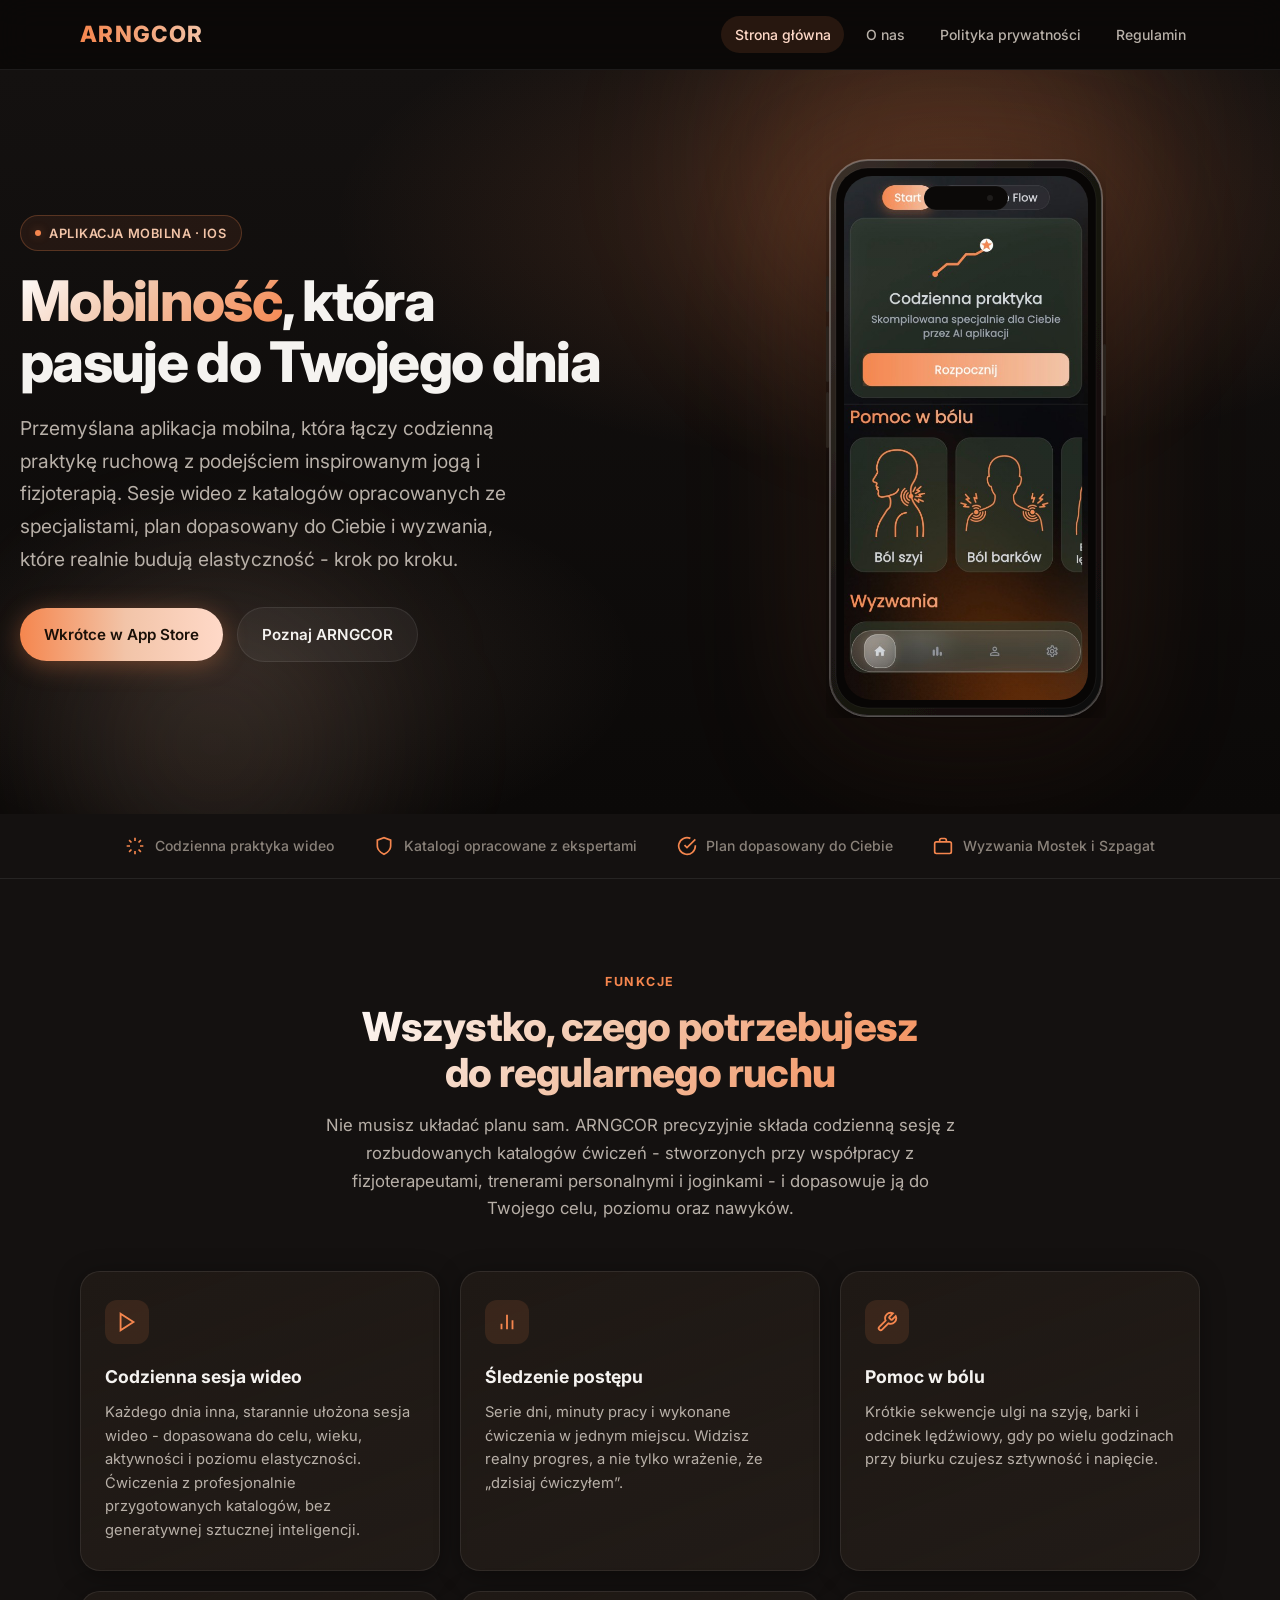
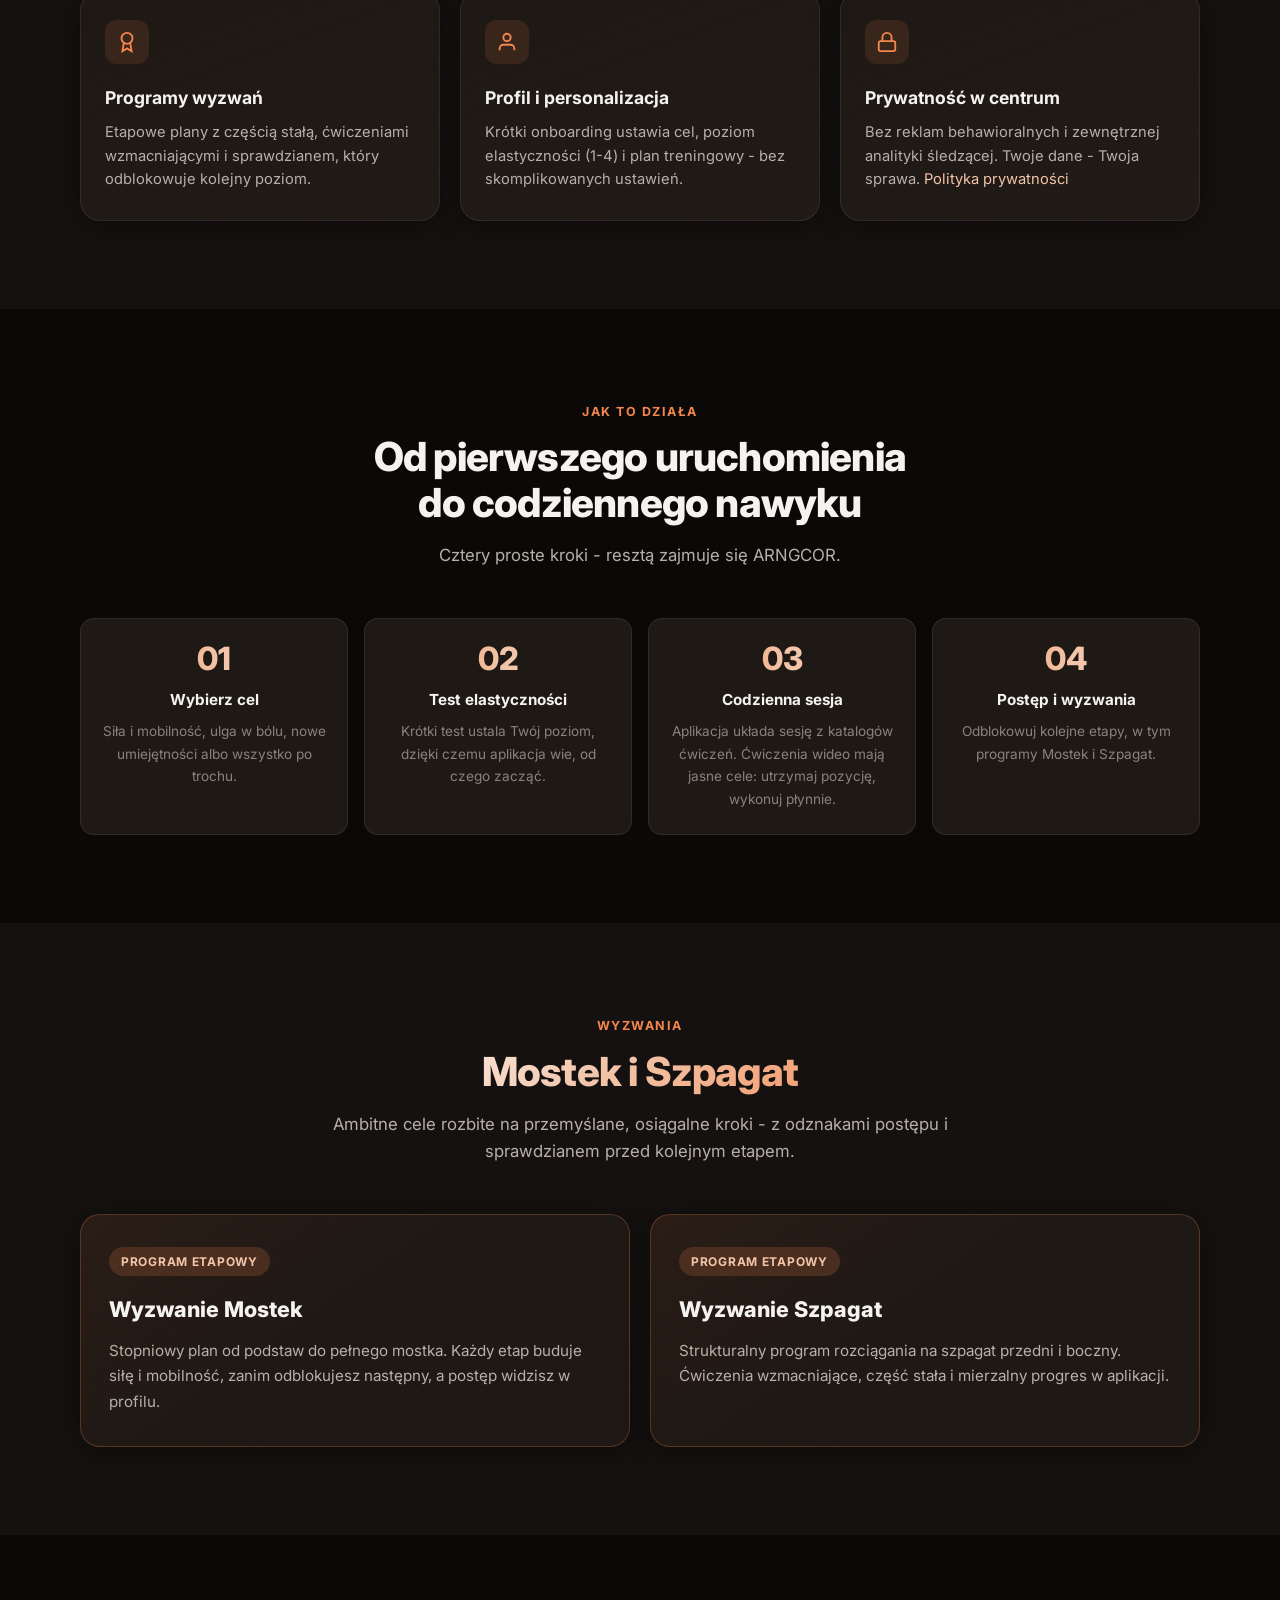
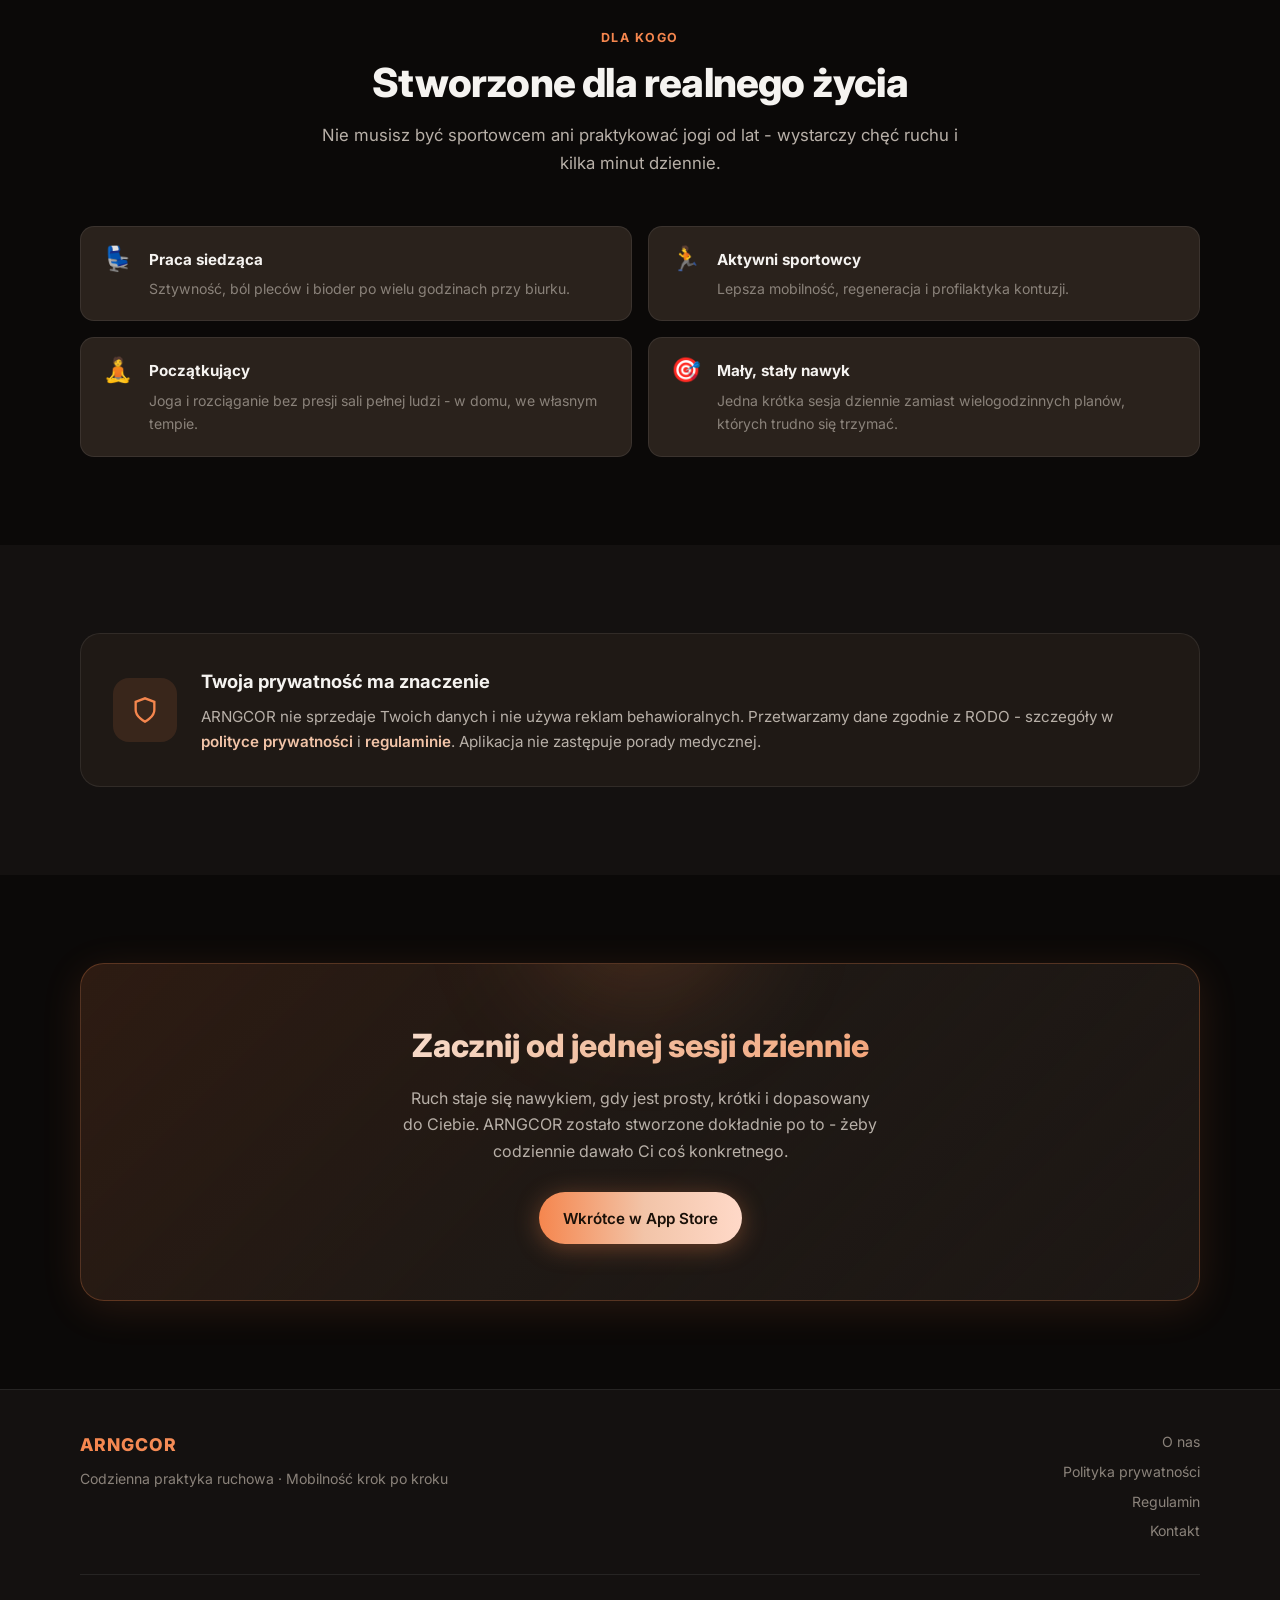
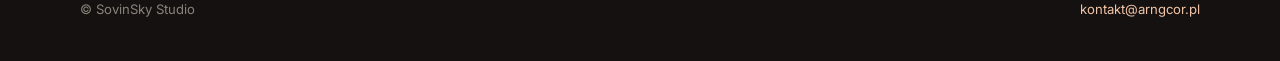
==== index.html @ 47739be7 "suma" ====
<!DOCTYPE html>
<html lang="pl">
<head>
  <meta charset="utf-8">
  <meta name="viewport" content="width=device-width, initial-scale=1">
  <title>ARNGCOR — aplikacja mobilna do mobilności, rozciągania i wyzwań Mostek oraz Szpagat</title>
  <meta name="description" content="ARNGCOR to aplikacja mobilna na iOS do codziennej praktyki ruchowej, rozciągania i mobilności. Sesje wideo, plan dopasowany do Ciebie oraz wyzwania Mostek i Szpagat.">
  <meta name="keywords" content="ARNGCOR, aplikacja mobilność, rozciąganie, joga, wyzwanie mostek, wyzwanie szpagat, aplikacja iOS, SovinSky Studio">
  <meta name="author" content="SovinSky Studio">
  <meta name="robots" content="index, follow, max-image-preview:large, max-snippet:-1, max-video-preview:-1">
  <meta name="theme-color" content="#1a1512">
  <link rel="canonical" href="https://arngcor.pl/">
  <link rel="alternate" hreflang="pl" href="https://arngcor.pl/">
  <link rel="alternate" hreflang="x-default" href="https://arngcor.pl/">
  <link rel="icon" href="images/app-home.png" type="image/png">
  <link rel="apple-touch-icon" href="images/app-home.png">
  <meta property="og:type" content="website">
  <meta property="og:site_name" content="ARNGCOR">
  <meta property="og:locale" content="pl_PL">
  <meta property="og:title" content="ARNGCOR — aplikacja mobilna do mobilności i rozciągania">
  <meta property="og:description" content="Codzienna praktyka ruchowa, sesje wideo i wyzwania Mostek oraz Szpagat. Aplikacja ARNGCOR na iOS.">
  <meta property="og:url" content="https://arngcor.pl/">
  <meta property="og:image" content="https://arngcor.pl/images/app-home.png">
  <meta property="og:image:width" content="499">
  <meta property="og:image:height" content="1024">
  <meta property="og:image:alt" content="Ekran aplikacji mobilnej ARNGCOR">
  <meta name="twitter:card" content="summary_large_image">
  <meta name="twitter:title" content="ARNGCOR — aplikacja mobilna do mobilności i rozciągania">
  <meta name="twitter:description" content="Codzienna praktyka ruchowa, sesje wideo i wyzwania Mostek oraz Szpagat.">
  <meta name="twitter:image" content="https://arngcor.pl/images/app-home.png">
  <link rel="preconnect" href="https://fonts.googleapis.com">
  <link rel="preconnect" href="https://fonts.gstatic.com" crossorigin>
  <link href="https://fonts.googleapis.com/css2?family=Inter:wght@400;500;600;700;800&display=swap" rel="stylesheet">
  <link rel="stylesheet" href="css/site.css">
  <script type="application/ld+json">{"@context":"https://schema.org","@graph":[{"@type":"Organization","@id":"https://arngcor.pl/#organization","name":"SovinSky Studio","url":"https://arngcor.pl","email":"kontakt@arngcor.pl","logo":"https://arngcor.pl/images/app-home.png"},{"@type":"WebSite","@id":"https://arngcor.pl/#website","url":"https://arngcor.pl","name":"ARNGCOR","description":"Aplikacja mobilna ARNGCOR do codziennej praktyki ruchowej, rozciągania i mobilności. Wyzwania Mostek i Szpagat, sesje wideo i plan dopasowany do Ciebie.","inLanguage":"pl-PL","publisher":{"@id":"https://arngcor.pl/#organization"}},{"@type":"SoftwareApplication","@id":"https://arngcor.pl/#app","name":"ARNGCOR","applicationCategory":"HealthApplication","operatingSystem":"iOS","description":"Aplikacja mobilna ARNGCOR do codziennej praktyki ruchowej, rozciągania i mobilności. Wyzwania Mostek i Szpagat.","url":"https://arngcor.pl","image":"https://arngcor.pl/images/app-home.png","offers":{"@type":"Offer","price":"0","priceCurrency":"PLN","availability":"https://schema.org/PreOrder"},"publisher":{"@id":"https://arngcor.pl/#organization"}}]}</script>
</head>
<body>
  <header class="site-header">
    <div class="wrap header-inner">
      <a class="brand brand-gradient" href="index.html">ARNGCOR</a>
      <nav class="site-nav" aria-label="Główne">
        <a href="index.html" class="nav-link is-active">Strona główna</a>
        <a href="o-nas.html" class="nav-link">O nas</a>
        <a href="polityka-prywatnosci.html" class="nav-link">Polityka prywatności</a>
        <a href="regulamin.html" class="nav-link">Regulamin</a>
      </nav>
    </div>
  </header>

  <section class="hero-section">
    <div class="hero-glow hero-glow--1" aria-hidden="true"></div>
    <div class="hero-glow hero-glow--2" aria-hidden="true"></div>
    <div class="wrap-wide hero-grid">
      <div class="hero-copy reveal">
        <div class="hero-eyebrow">
          <span class="hero-eyebrow-dot" aria-hidden="true"></span>
          Aplikacja mobilna · iOS
        </div>
        <h1 class="hero-title">
          <span class="text-gradient">Mobilność</span>, która<br>pasuje do Twojego dnia
        </h1>
        <p class="hero-lead">
          Przemyślana aplikacja mobilna, która łączy codzienną praktykę ruchową z podejściem
          inspirowanym jogą i fizjoterapią. Sesje wideo z katalogów opracowanych ze specjalistami,
          plan dopasowany do Ciebie i wyzwania, które realnie budują elastyczność - krok po kroku.
        </p>
        <div class="hero-actions">
          <span class="btn btn-primary">Wkrótce w App Store</span>
          <a href="o-nas.html" class="btn btn-ghost">Poznaj ARNGCOR</a>
        </div>
      </div>

      <div class="hero-visual reveal reveal-delay-2">
        <svg class="phone-frame" viewBox="0 0 280 560" fill="none" xmlns="http://www.w3.org/2000/svg" xmlns:xlink="http://www.w3.org/1999/xlink" role="img" aria-label="Telefon z ekranem aplikacji ARNGCOR">
          <defs>
            <linearGradient id="phoneBodyGrad" x1="0" y1="0" x2="1" y2="1">
              <stop offset="0%" stop-color="#3a302a"/>
              <stop offset="45%" stop-color="#1a1512"/>
              <stop offset="100%" stop-color="#0f0c0a"/>
            </linearGradient>
            <linearGradient id="phoneEdgeGrad" x1="0" y1="0" x2="0" y2="1">
              <stop offset="0%" stop-color="rgba(255,255,255,0.18)"/>
              <stop offset="100%" stop-color="rgba(255,255,255,0.04)"/>
            </linearGradient>
            <clipPath id="phoneScreenClip">
              <rect x="18" y="18" width="244" height="524" rx="28"/>
            </clipPath>
            <filter id="phoneShadow" x="-20%" y="-10%" width="140%" height="120%">
              <feDropShadow dx="0" dy="16" stdDeviation="12" flood-color="#000" flood-opacity="0.45"/>
            </filter>
          </defs>

          <rect x="4" y="2" width="272" height="556" rx="38" fill="url(#phoneBodyGrad)" stroke="rgba(255,255,255,0.14)" stroke-width="2" filter="url(#phoneShadow)"/>
          <rect x="4" y="2" width="272" height="556" rx="38" fill="none" stroke="url(#phoneEdgeGrad)" stroke-width="1.5"/>

          <rect x="0" y="118" width="3" height="36" rx="1.5" fill="#2a221c"/>
          <rect x="0" y="168" width="3" height="56" rx="1.5" fill="#2a221c"/>
          <rect x="0" y="234" width="3" height="56" rx="1.5" fill="#2a221c"/>
          <rect x="277" y="186" width="3" height="72" rx="1.5" fill="#2a221c"/>

          <rect x="10" y="10" width="260" height="540" rx="32" fill="#080605"/>

          <image
            href="images/app-home.png"
            xlink:href="images/app-home.png"
            x="18"
            y="18"
            width="244"
            height="524"
            clip-path="url(#phoneScreenClip)"
            preserveAspectRatio="xMidYMid slice"
          />

          <rect x="18" y="18" width="244" height="524" rx="28" fill="url(#phoneEdgeGrad)" opacity="0.08" pointer-events="none"/>

          <rect x="98" y="28" width="84" height="24" rx="12" fill="#0b0908" stroke="rgba(255,255,255,0.06)" stroke-width="1"/>
          <circle cx="164" cy="40" r="3" fill="rgba(255,255,255,0.08)"/>

          <rect x="10" y="10" width="260" height="540" rx="32" fill="none" stroke="rgba(255,255,255,0.06)" stroke-width="1"/>
        </svg>
      </div>
    </div>
  </section>

  <div class="trust-strip">
    <div class="wrap trust-inner">
      <div class="trust-item">
        <svg class="trust-icon" viewBox="0 0 24 24" fill="none" stroke="currentColor" stroke-width="2"><path d="M12 2v4M12 18v4M4.93 4.93l2.83 2.83M16.24 16.24l2.83 2.83M2 12h4M18 12h4M4.93 19.07l2.83-2.83M16.24 7.76l2.83-2.83"/></svg>
        Codzienna praktyka wideo
      </div>
      <div class="trust-item">
        <svg class="trust-icon" viewBox="0 0 24 24" fill="none" stroke="currentColor" stroke-width="2"><path d="M12 22s8-4 8-10V5l-8-3-8 3v7c0 6 8 10 8 10z"/></svg>
        Katalogi opracowane z ekspertami
      </div>
      <div class="trust-item">
        <svg class="trust-icon" viewBox="0 0 24 24" fill="none" stroke="currentColor" stroke-width="2"><path d="M22 11.08V12a10 10 0 1 1-5.93-9.14"/><polyline points="22 4 12 14.01 9 11.01"/></svg>
        Plan dopasowany do Ciebie
      </div>
      <div class="trust-item">
        <svg class="trust-icon" viewBox="0 0 24 24" fill="none" stroke="currentColor" stroke-width="2"><rect x="2" y="7" width="20" height="14" rx="2"/><path d="M16 7V5a2 2 0 0 0-2-2h-4a2 2 0 0 0-2 2v2"/></svg>
        Wyzwania Mostek i Szpagat
      </div>
    </div>
  </div>

  <section class="section section--alt">
    <div class="wrap">
      <header class="section-header reveal">
        <span class="section-label">Funkcje</span>
        <h2 class="section-title text-gradient">Wszystko, czego potrzebujesz<br>do regularnego ruchu</h2>
        <p class="section-desc">Nie musisz układać planu sam. ARNGCOR precyzyjnie składa codzienną sesję z rozbudowanych katalogów ćwiczeń - stworzonych przy współpracy z fizjoterapeutami, trenerami personalnymi i joginkami - i dopasowuje ją do Twojego celu, poziomu oraz nawyków.</p>
      </header>

      <div class="feature-grid">
        <article class="feature-card reveal reveal-delay-1">
          <div class="feature-icon">
            <svg width="22" height="22" viewBox="0 0 24 24" fill="none" stroke="currentColor" stroke-width="2"><polygon points="5 3 19 12 5 21 5 3"/></svg>
          </div>
          <h3>Codzienna sesja wideo</h3>
          <p>Każdego dnia inna, starannie ułożona sesja wideo - dopasowana do celu, wieku, aktywności i poziomu elastyczności. Ćwiczenia z profesjonalnie przygotowanych katalogów, bez generatywnej sztucznej inteligencji.</p>
        </article>

        <article class="feature-card reveal reveal-delay-2">
          <div class="feature-icon">
            <svg width="22" height="22" viewBox="0 0 24 24" fill="none" stroke="currentColor" stroke-width="2"><path d="M18 20V10M12 20V4M6 20v-6"/></svg>
          </div>
          <h3>Śledzenie postępu</h3>
          <p>Serie dni, minuty pracy i wykonane ćwiczenia w jednym miejscu. Widzisz realny progres, a nie tylko wrażenie, że „dzisiaj ćwiczyłem”.</p>
        </article>

        <article class="feature-card reveal reveal-delay-3">
          <div class="feature-icon">
            <svg width="22" height="22" viewBox="0 0 24 24" fill="none" stroke="currentColor" stroke-width="2"><path d="M14.7 6.3a1 1 0 0 0 0 1.4l1.6 1.6a1 1 0 0 0 1.4 0l3.77-3.77a6 6 0 0 1-7.94 7.94l-6.91 6.91a2.12 2.12 0 0 1-3-3l6.91-6.91a6 6 0 0 1 7.94-7.94l-3.76 3.76z"/></svg>
          </div>
          <h3>Pomoc w bólu</h3>
          <p>Krótkie sekwencje ulgi na szyję, barki i odcinek lędźwiowy, gdy po wielu godzinach przy biurku czujesz sztywność i napięcie.</p>
        </article>

        <article class="feature-card reveal reveal-delay-4">
          <div class="feature-icon">
            <svg width="22" height="22" viewBox="0 0 24 24" fill="none" stroke="currentColor" stroke-width="2"><circle cx="12" cy="8" r="6"/><path d="M15.477 12.89 17 22l-5-3-5 3 1.523-9.11"/></svg>
          </div>
          <h3>Programy wyzwań</h3>
          <p>Etapowe plany z częścią stałą, ćwiczeniami wzmacniającymi i sprawdzianem, który odblokowuje kolejny poziom.</p>
        </article>

        <article class="feature-card reveal reveal-delay-5">
          <div class="feature-icon">
            <svg width="22" height="22" viewBox="0 0 24 24" fill="none" stroke="currentColor" stroke-width="2"><path d="M20 21v-2a4 4 0 0 0-4-4H8a4 4 0 0 0-4 4v2"/><circle cx="12" cy="7" r="4"/></svg>
          </div>
          <h3>Profil i personalizacja</h3>
          <p>Krótki onboarding ustawia cel, poziom elastyczności (1-4) i plan treningowy - bez skomplikowanych ustawień.</p>
        </article>

        <article class="feature-card reveal reveal-delay-6">
          <div class="feature-icon">
            <svg width="22" height="22" viewBox="0 0 24 24" fill="none" stroke="currentColor" stroke-width="2"><rect x="3" y="11" width="18" height="11" rx="2"/><path d="M7 11V7a5 5 0 0 1 10 0v4"/></svg>
          </div>
          <h3>Prywatność w centrum</h3>
          <p>Bez reklam behawioralnych i zewnętrznej analityki śledzącej. Twoje dane - Twoja sprawa. <a href="polityka-prywatnosci.html">Polityka prywatności</a></p>
        </article>
      </div>
    </div>
  </section>

  <section class="section">
    <div class="wrap">
      <header class="section-header reveal">
        <span class="section-label">Jak to działa</span>
        <h2 class="section-title">Od pierwszego uruchomienia<br>do codziennego nawyku</h2>
        <p class="section-desc">Cztery proste kroki - resztą zajmuje się ARNGCOR.</p>
      </header>

      <div class="steps-grid">
        <article class="step-card reveal reveal-delay-1">
          <h3>Wybierz cel</h3>
          <p>Siła i mobilność, ulga w bólu, nowe umiejętności albo wszystko po trochu.</p>
        </article>
        <article class="step-card reveal reveal-delay-2">
          <h3>Test elastyczności</h3>
          <p>Krótki test ustala Twój poziom, dzięki czemu aplikacja wie, od czego zacząć.</p>
        </article>
        <article class="step-card reveal reveal-delay-3">
          <h3>Codzienna sesja</h3>
          <p>Aplikacja układa sesję z katalogów ćwiczeń. Ćwiczenia wideo mają jasne cele: utrzymaj pozycję, wykonuj płynnie.</p>
        </article>
        <article class="step-card reveal reveal-delay-4">
          <h3>Postęp i wyzwania</h3>
          <p>Odblokowuj kolejne etapy, w tym programy Mostek i Szpagat.</p>
        </article>
      </div>
    </div>
  </section>

  <section class="section section--alt">
    <div class="wrap">
      <header class="section-header reveal">
        <span class="section-label">Wyzwania</span>
        <h2 class="section-title text-gradient">Mostek i Szpagat</h2>
        <p class="section-desc">Ambitne cele rozbite na przemyślane, osiągalne kroki - z odznakami postępu i sprawdzianem przed kolejnym etapem.</p>
      </header>

      <div class="challenge-row">
        <article class="challenge-card reveal reveal-delay-1">
          <span class="challenge-badge">Program etapowy</span>
          <h3>Wyzwanie Mostek</h3>
          <p>Stopniowy plan od podstaw do pełnego mostka. Każdy etap buduje siłę i mobilność, zanim odblokujesz następny, a postęp widzisz w profilu.</p>
        </article>
        <article class="challenge-card reveal reveal-delay-2">
          <span class="challenge-badge">Program etapowy</span>
          <h3>Wyzwanie Szpagat</h3>
          <p>Strukturalny program rozciągania na szpagat przedni i boczny. Ćwiczenia wzmacniające, część stała i mierzalny progres w aplikacji.</p>
        </article>
      </div>
    </div>
  </section>

  <section class="section">
    <div class="wrap">
      <header class="section-header reveal">
        <span class="section-label">Dla kogo</span>
        <h2 class="section-title">Stworzone dla realnego życia</h2>
        <p class="section-desc">Nie musisz być sportowcem ani praktykować jogi od lat - wystarczy chęć ruchu i kilka minut dziennie.</p>
      </header>

      <div class="audience-grid">
        <div class="audience-item reveal reveal-delay-1">
          <span class="audience-emoji" aria-hidden="true">💺</span>
          <div>
            <h3>Praca siedząca</h3>
            <p>Sztywność, ból pleców i bioder po wielu godzinach przy biurku.</p>
          </div>
        </div>
        <div class="audience-item reveal reveal-delay-2">
          <span class="audience-emoji" aria-hidden="true">🏃</span>
          <div>
            <h3>Aktywni sportowcy</h3>
            <p>Lepsza mobilność, regeneracja i profilaktyka kontuzji.</p>
          </div>
        </div>
        <div class="audience-item reveal reveal-delay-3">
          <span class="audience-emoji" aria-hidden="true">🧘</span>
          <div>
            <h3>Początkujący</h3>
            <p>Joga i rozciąganie bez presji sali pełnej ludzi - w domu, we własnym tempie.</p>
          </div>
        </div>
        <div class="audience-item reveal reveal-delay-4">
          <span class="audience-emoji" aria-hidden="true">🎯</span>
          <div>
            <h3>Mały, stały nawyk</h3>
            <p>Jedna krótka sesja dziennie zamiast wielogodzinnych planów, których trudno się trzymać.</p>
          </div>
        </div>
      </div>
    </div>
  </section>

  <section class="section section--alt">
    <div class="wrap">
      <div class="privacy-card reveal">
        <div class="privacy-icon-wrap">
          <svg width="28" height="28" viewBox="0 0 24 24" fill="none" stroke="currentColor" stroke-width="2"><path d="M12 22s8-4 8-10V5l-8-3-8 3v7c0 6 8 10 8 10z"/></svg>
        </div>
        <div>
          <h3>Twoja prywatność ma znaczenie</h3>
          <p>ARNGCOR nie sprzedaje Twoich danych i nie używa reklam behawioralnych. Przetwarzamy dane zgodnie z RODO - szczegóły w <a href="polityka-prywatnosci.html">polityce prywatności</a> i <a href="regulamin.html">regulaminie</a>. Aplikacja nie zastępuje porady medycznej.</p>
        </div>
      </div>
    </div>
  </section>

  <section class="section">
    <div class="wrap">
      <div class="cta-banner reveal">
        <div class="cta-banner-glow" aria-hidden="true"></div>
        <h2 class="text-gradient">Zacznij od jednej sesji dziennie</h2>
        <p>Ruch staje się nawykiem, gdy jest prosty, krótki i dopasowany do Ciebie. ARNGCOR zostało stworzone dokładnie po to - żeby codziennie dawało Ci coś konkretnego.</p>
        <span class="btn btn-primary">Wkrótce w App Store</span>
      </div>
    </div>
  </section>

  <footer class="site-footer">
    <div class="wrap footer-grid">
      <div>
        <div class="footer-brand brand-gradient">ARNGCOR</div>
        <p class="footer-tagline">Codzienna praktyka ruchowa · Mobilność krok po kroku</p>
      </div>
      <div class="footer-links">
        <a href="o-nas.html">O nas</a>
        <a href="polityka-prywatnosci.html">Polityka prywatności</a>
        <a href="regulamin.html">Regulamin</a>
        <a href="mailto:kontakt@arngcor.pl">Kontakt</a>
      </div>
    </div>
    <div class="wrap footer-bottom">
      <span>© SovinSky Studio</span>
      <span><a href="mailto:kontakt@arngcor.pl">kontakt@arngcor.pl</a></span>
    </div>
  </footer>

  <script src="js/site.js" defer></script>
</body>
</html>
---- css/site.css ----
:root {
  --bg-deep: #0b0908;
  --bg: #141110;
  --bg-elevated: #1f1915;
  --surface: #2a221c;
  --surface-hover: #332a23;
  --text: #f5f3f0;
  --text-secondary: #b8b0a8;
  --muted: #8a827a;
  --accent: #f5864e;
  --accent-light: #f2c4a8;
  --accent-peach: #ffd9c8;
  --accent-glow: rgba(245, 134, 78, 0.35);
  --gradient-brand: linear-gradient(90deg, #f5864e 0%, #f2c4a8 52%, #ffd9c8 100%);
  --gradient-heading: linear-gradient(135deg, #ffffff 0%, #f2c4a8 45%, #f5864e 100%);
  --gradient-hero: radial-gradient(ellipse 80% 60% at 70% 20%, rgba(245, 134, 78, 0.18) 0%, transparent 55%),
    radial-gradient(ellipse 60% 50% at 20% 80%, rgba(242, 196, 168, 0.1) 0%, transparent 50%),
    linear-gradient(180deg, #141110 0%, #0b0908 100%);
  --border: rgba(255, 255, 255, 0.08);
  --border-strong: rgba(245, 134, 78, 0.25);
  --shadow-card: 0 4px 24px rgba(0, 0, 0, 0.35);
  --shadow-glow: 0 8px 40px rgba(245, 134, 78, 0.12);
  --radius: 20px;
  --radius-sm: 14px;
  --max: 1120px;
  --font: "Inter", system-ui, -apple-system, "Segoe UI", Roboto, sans-serif;
  --ease: cubic-bezier(0.22, 1, 0.36, 1);
}

*,
*::before,
*::after {
  box-sizing: border-box;
}

html {
  scroll-behavior: smooth;
}

body {
  margin: 0;
  min-height: 100vh;
  font-family: var(--font);
  font-size: 16px;
  line-height: 1.65;
  color: var(--text);
  background: var(--bg-deep);
  display: flex;
  flex-direction: column;
  -webkit-font-smoothing: antialiased;
}

img,
svg {
  display: block;
  max-width: 100%;
}

a {
  color: var(--accent-light);
  text-decoration: none;
  transition: color 0.2s var(--ease);
}

a:hover {
  color: var(--accent-peach);
}

.wrap {
  width: min(100% - 2.5rem, var(--max));
  margin-inline: auto;
}

.wrap-wide {
  width: min(100% - 2.5rem, 1240px);
  margin-inline: auto;
}

/* ── Brand gradient ── */

.brand-gradient {
  background: var(--gradient-brand);
  background-size: 200% 100%;
  -webkit-background-clip: text;
  background-clip: text;
  -webkit-text-fill-color: transparent;
  animation: brand-shimmer 8s ease-in-out infinite;
}

.text-gradient {
  background: var(--gradient-heading);
  -webkit-background-clip: text;
  background-clip: text;
  -webkit-text-fill-color: transparent;
}

@keyframes brand-shimmer {
  0%, 100% { background-position: 0% 50%; }
  50% { background-position: 100% 50%; }
}

/* ── Header ── */

.site-header {
  position: sticky;
  top: 0;
  z-index: 100;
  border-bottom: 1px solid var(--border);
  background: rgba(11, 9, 8, 0.82);
  backdrop-filter: blur(16px) saturate(1.2);
}

.header-inner {
  display: flex;
  align-items: center;
  justify-content: space-between;
  gap: 1rem;
  padding: 1rem 0;
  flex-wrap: wrap;
}

.brand {
  font-size: 1.4rem;
  font-weight: 800;
  letter-spacing: 0.06em;
  text-decoration: none;
}

.site-nav {
  display: flex;
  flex-wrap: wrap;
  gap: 0.25rem 0.5rem;
}

.nav-link {
  color: var(--text-secondary);
  font-size: 0.875rem;
  font-weight: 500;
  text-decoration: none;
  padding: 0.45rem 0.85rem;
  border-radius: 999px;
  transition: color 0.2s, background 0.2s;
}

.nav-link:hover {
  color: var(--text);
  background: rgba(255, 255, 255, 0.06);
  text-decoration: none;
}

.nav-link.is-active {
  color: var(--accent-peach);
  background: rgba(245, 134, 78, 0.12);
}

/* ── Hero ── */

.hero-section {
  position: relative;
  overflow: hidden;
  background: var(--gradient-hero);
  padding: clamp(3rem, 8vw, 5.5rem) 0 clamp(4rem, 10vw, 6rem);
}

.hero-glow {
  position: absolute;
  border-radius: 50%;
  filter: blur(80px);
  pointer-events: none;
  animation: glow-pulse 10s ease-in-out infinite;
}

.hero-glow--1 {
  width: 420px;
  height: 420px;
  background: rgba(245, 134, 78, 0.15);
  top: -120px;
  right: 10%;
}

.hero-glow--2 {
  width: 300px;
  height: 300px;
  background: rgba(242, 196, 168, 0.1);
  bottom: -80px;
  left: 5%;
  animation-delay: -5s;
}

@keyframes glow-pulse {
  0%, 100% { opacity: 0.7; transform: scale(1); }
  50% { opacity: 1; transform: scale(1.08); }
}

.hero-grid {
  display: grid;
  grid-template-columns: 1fr 1fr;
  gap: clamp(2rem, 5vw, 4rem);
  align-items: center;
}

.hero-copy {
  position: relative;
  z-index: 1;
}

.hero-eyebrow {
  display: inline-flex;
  align-items: center;
  gap: 0.5rem;
  padding: 0.4rem 0.9rem;
  margin-bottom: 1.25rem;
  border-radius: 999px;
  border: 1px solid var(--border-strong);
  background: rgba(245, 134, 78, 0.08);
  color: var(--accent-light);
  font-size: 0.8rem;
  font-weight: 600;
  letter-spacing: 0.04em;
  text-transform: uppercase;
}

.hero-eyebrow-dot {
  width: 6px;
  height: 6px;
  border-radius: 50%;
  background: var(--accent);
  box-shadow: 0 0 10px var(--accent-glow);
  animation: pulse-dot 2s ease-in-out infinite;
}

@keyframes pulse-dot {
  0%, 100% { opacity: 1; }
  50% { opacity: 0.4; }
}

.hero-title {
  font-size: clamp(2.25rem, 5.5vw, 3.5rem);
  font-weight: 800;
  line-height: 1.08;
  letter-spacing: -0.03em;
  margin: 0 0 1.25rem;
}

.hero-lead {
  font-size: clamp(1.05rem, 2vw, 1.2rem);
  color: var(--text-secondary);
  max-width: 42ch;
  margin: 0 0 2rem;
  line-height: 1.7;
}

.hero-actions {
  display: flex;
  flex-wrap: wrap;
  gap: 0.85rem;
  align-items: center;
}

.btn {
  display: inline-flex;
  align-items: center;
  justify-content: center;
  gap: 0.5rem;
  padding: 0.85rem 1.5rem;
  border-radius: 999px;
  font-weight: 600;
  font-size: 0.95rem;
  text-decoration: none;
  border: none;
  cursor: pointer;
  transition: transform 0.25s var(--ease), box-shadow 0.25s var(--ease);
}

.btn:hover {
  text-decoration: none;
  transform: translateY(-2px);
}

.btn-primary {
  background: var(--gradient-brand);
  color: #1a1008;
  box-shadow: 0 4px 24px var(--accent-glow);
}

.btn-primary:hover {
  color: #1a1008;
  box-shadow: 0 8px 32px rgba(245, 134, 78, 0.4);
}

.btn-ghost {
  background: rgba(255, 255, 255, 0.05);
  color: var(--text);
  border: 1px solid var(--border);
}

.btn-ghost:hover {
  color: var(--text);
  background: rgba(255, 255, 255, 0.09);
  border-color: var(--border-strong);
}

.hero-visual {
  position: relative;
  z-index: 1;
  display: flex;
  justify-content: center;
}

.phone-frame {
  width: min(100%, 280px);
  height: auto;
  animation: float-phone 6s ease-in-out infinite;
  filter: drop-shadow(0 24px 48px rgba(0, 0, 0, 0.5)) drop-shadow(0 0 60px rgba(245, 134, 78, 0.15));
}

@keyframes float-phone {
  0%, 100% { transform: translateY(0); }
  50% { transform: translateY(-12px); }
}

/* ── Trust strip ── */

.trust-strip {
  border-bottom: 1px solid var(--border);
  background: var(--bg);
  padding: 1.25rem 0;
}

.trust-inner {
  display: flex;
  flex-wrap: wrap;
  justify-content: center;
  gap: 1.5rem 2.5rem;
}

.trust-item {
  display: flex;
  align-items: center;
  gap: 0.6rem;
  color: var(--muted);
  font-size: 0.875rem;
  font-weight: 500;
}

.trust-icon {
  width: 20px;
  height: 20px;
  color: var(--accent);
  flex-shrink: 0;
}

/* ── Sections ── */

.section {
  padding: clamp(3.5rem, 8vw, 5.5rem) 0;
}

.section--alt {
  background: var(--bg);
}

.section-header {
  text-align: center;
  max-width: 640px;
  margin: 0 auto 3rem;
}

.section-label {
  display: inline-block;
  margin-bottom: 0.75rem;
  font-size: 0.78rem;
  font-weight: 700;
  letter-spacing: 0.12em;
  text-transform: uppercase;
  color: var(--accent);
}

.section-title {
  font-size: clamp(1.75rem, 4vw, 2.5rem);
  font-weight: 800;
  letter-spacing: -0.02em;
  margin: 0 0 1rem;
  line-height: 1.15;
}

.section-desc {
  color: var(--text-secondary);
  font-size: 1.05rem;
  margin: 0;
}

/* ── Feature cards ── */

.feature-grid {
  display: grid;
  grid-template-columns: repeat(3, 1fr);
  gap: 1.25rem;
}

.feature-card {
  position: relative;
  padding: 1.75rem 1.5rem;
  border-radius: var(--radius);
  border: 1px solid var(--border);
  background: linear-gradient(160deg, var(--bg-elevated) 0%, rgba(42, 34, 28, 0.6) 100%);
  box-shadow: var(--shadow-card);
  transition: transform 0.35s var(--ease), border-color 0.35s, box-shadow 0.35s;
  overflow: hidden;
}

.feature-card::before {
  content: "";
  position: absolute;
  inset: 0;
  background: radial-gradient(circle at 0% 0%, rgba(245, 134, 78, 0.08) 0%, transparent 55%);
  opacity: 0;
  transition: opacity 0.35s;
}

.feature-card:hover {
  transform: translateY(-6px);
  border-color: var(--border-strong);
  box-shadow: var(--shadow-glow), var(--shadow-card);
}

.feature-card:hover::before {
  opacity: 1;
}

.feature-icon {
  width: 44px;
  height: 44px;
  display: flex;
  align-items: center;
  justify-content: center;
  border-radius: 12px;
  background: rgba(245, 134, 78, 0.12);
  color: var(--accent);
  margin-bottom: 1.15rem;
}

.feature-card h3 {
  margin: 0 0 0.6rem;
  font-size: 1.1rem;
  font-weight: 700;
  color: var(--text);
}

.feature-card p {
  margin: 0;
  font-size: 0.92rem;
  color: var(--text-secondary);
  line-height: 1.6;
}

/* ── Steps ── */

.steps-grid {
  display: grid;
  grid-template-columns: repeat(4, 1fr);
  gap: 1rem;
  counter-reset: step;
}

.step-card {
  position: relative;
  padding: 1.5rem 1.25rem;
  border-radius: var(--radius-sm);
  border: 1px solid var(--border);
  background: var(--bg-elevated);
  text-align: center;
}

.step-card::before {
  counter-increment: step;
  content: counter(step, decimal-leading-zero);
  display: block;
  font-size: 2rem;
  font-weight: 800;
  background: var(--gradient-brand);
  -webkit-background-clip: text;
  background-clip: text;
  -webkit-text-fill-color: transparent;
  margin-bottom: 0.75rem;
  line-height: 1;
}

.step-card h3 {
  margin: 0 0 0.5rem;
  font-size: 0.95rem;
  font-weight: 700;
}

.step-card p {
  margin: 0;
  font-size: 0.85rem;
  color: var(--muted);
}

/* ── Challenge highlight ── */

.challenge-row {
  display: grid;
  grid-template-columns: 1fr 1fr;
  gap: 1.25rem;
}

.challenge-card {
  display: flex;
  flex-direction: column;
  padding: 2rem 1.75rem;
  border-radius: var(--radius);
  border: 1px solid var(--border-strong);
  background: linear-gradient(145deg, rgba(245, 134, 78, 0.1) 0%, var(--bg-elevated) 45%);
  box-shadow: var(--shadow-card);
  transition: transform 0.35s var(--ease);
}

.challenge-card:hover {
  transform: translateY(-4px);
}

.challenge-badge {
  align-self: flex-start;
  padding: 0.3rem 0.75rem;
  border-radius: 999px;
  background: rgba(245, 134, 78, 0.18);
  color: var(--accent-light);
  font-size: 0.75rem;
  font-weight: 700;
  letter-spacing: 0.06em;
  text-transform: uppercase;
  margin-bottom: 1rem;
}

.challenge-card h3 {
  margin: 0 0 0.65rem;
  font-size: 1.35rem;
  font-weight: 800;
}

.challenge-card p {
  margin: 0;
  flex: 1;
  color: var(--text-secondary);
  font-size: 0.95rem;
}

/* ── Audience pills ── */

.audience-grid {
  display: grid;
  grid-template-columns: repeat(2, 1fr);
  gap: 1rem;
}

.audience-item {
  display: flex;
  align-items: flex-start;
  gap: 1rem;
  padding: 1.25rem 1.35rem;
  border-radius: var(--radius-sm);
  border: 1px solid var(--border);
  background: var(--surface);
  transition: border-color 0.3s;
}

.audience-item:hover {
  border-color: var(--border-strong);
}

.audience-emoji {
  font-size: 1.5rem;
  line-height: 1;
  flex-shrink: 0;
}

.audience-item h3 {
  margin: 0 0 0.35rem;
  font-size: 0.95rem;
  font-weight: 700;
}

.audience-item p {
  margin: 0;
  font-size: 0.88rem;
  color: var(--muted);
}

/* ── CTA banner ── */

.cta-banner {
  position: relative;
  overflow: hidden;
  margin: 0 auto;
  max-width: var(--max);
  padding: clamp(2.5rem, 5vw, 3.5rem) clamp(1.5rem, 4vw, 3rem);
  border-radius: calc(var(--radius) + 4px);
  border: 1px solid var(--border-strong);
  background: linear-gradient(135deg, rgba(245, 134, 78, 0.15) 0%, var(--bg-elevated) 50%, rgba(242, 196, 168, 0.08) 100%);
  text-align: center;
  box-shadow: var(--shadow-glow);
}

.cta-banner h2 {
  margin: 0 0 0.75rem;
  font-size: clamp(1.5rem, 3.5vw, 2rem);
  font-weight: 800;
}

.cta-banner p {
  margin: 0 auto 1.75rem;
  max-width: 48ch;
  color: var(--text-secondary);
}

.cta-banner-glow {
  position: absolute;
  width: 200px;
  height: 200px;
  border-radius: 50%;
  background: rgba(245, 134, 78, 0.2);
  filter: blur(60px);
  top: -50%;
  left: 50%;
  transform: translateX(-50%);
  pointer-events: none;
}

/* ── Privacy trust ── */

.privacy-card {
  display: grid;
  grid-template-columns: auto 1fr;
  gap: 1.5rem;
  align-items: center;
  padding: 2rem;
  border-radius: var(--radius);
  border: 1px solid var(--border);
  background: var(--bg-elevated);
}

.privacy-icon-wrap {
  width: 64px;
  height: 64px;
  display: flex;
  align-items: center;
  justify-content: center;
  border-radius: 16px;
  background: rgba(245, 134, 78, 0.12);
  color: var(--accent);
}

.privacy-card h3 {
  margin: 0 0 0.5rem;
  font-size: 1.15rem;
}

.privacy-card p {
  margin: 0;
  color: var(--text-secondary);
  font-size: 0.95rem;
}

.privacy-card a {
  font-weight: 600;
}

/* ── Scroll reveal ── */

.reveal {
  opacity: 0;
  transform: translateY(28px);
  transition: opacity 0.7s var(--ease), transform 0.7s var(--ease);
}

.reveal.is-visible {
  opacity: 1;
  transform: translateY(0);
}

.reveal-delay-1 { transition-delay: 0.08s; }
.reveal-delay-2 { transition-delay: 0.16s; }
.reveal-delay-3 { transition-delay: 0.24s; }
.reveal-delay-4 { transition-delay: 0.32s; }
.reveal-delay-5 { transition-delay: 0.4s; }
.reveal-delay-6 { transition-delay: 0.48s; }

/* ── Inner pages ── */

.main-content {
  flex: 1;
}

.page-hero {
  padding: 2.5rem 0 1.5rem;
  text-align: center;
}

.page-hero h1 {
  font-size: clamp(1.75rem, 4vw, 2.25rem);
  font-weight: 800;
  margin: 0 0 0.75rem;
}

.page-hero p {
  color: var(--text-secondary);
  max-width: 52ch;
  margin: 0 auto;
}

.about-block {
  margin-bottom: 2rem;
  padding: 1.75rem;
  border-radius: var(--radius-sm);
  border: 1px solid var(--border);
  background: var(--bg-elevated);
}

.about-block h2 {
  font-size: 1.15rem;
  font-weight: 700;
  margin: 0 0 0.75rem;
  background: var(--gradient-brand);
  -webkit-background-clip: text;
  background-clip: text;
  -webkit-text-fill-color: transparent;
}

.about-block p {
  margin: 0 0 0.75rem;
  color: var(--text-secondary);
}

.about-block p:last-child {
  margin-bottom: 0;
}

.legal-doc h2 {
  font-size: 1.15rem;
  margin: 2rem 0 0.75rem;
  font-weight: 700;
  background: var(--gradient-brand);
  -webkit-background-clip: text;
  background-clip: text;
  -webkit-text-fill-color: transparent;
}

.legal-doc h2:first-child {
  margin-top: 0;
}

.legal-doc h3 {
  font-size: 1rem;
  margin: 1.25rem 0 0.5rem;
  color: var(--text);
}

.legal-doc p,
.legal-doc li {
  color: var(--text-secondary);
}

.legal-doc ul {
  padding-left: 1.25rem;
  margin: 0.5rem 0 1rem;
}

.legal-table {
  width: 100%;
  border-collapse: collapse;
  margin: 1rem 0;
  font-size: 0.88rem;
}

.legal-table th,
.legal-table td {
  border: 1px solid var(--border);
  padding: 0.5rem 0.65rem;
  text-align: left;
  vertical-align: top;
}

.legal-table th {
  background: var(--surface);
  color: var(--text);
}

/* ── Footer ── */

.site-footer {
  border-top: 1px solid var(--border);
  padding: 2.5rem 0;
  background: var(--bg);
}

.footer-grid {
  display: grid;
  grid-template-columns: 1fr auto;
  gap: 2rem;
  align-items: start;
}

.footer-brand {
  font-size: 1.1rem;
  font-weight: 800;
  letter-spacing: 0.06em;
  margin-bottom: 0.5rem;
}

.footer-tagline {
  color: var(--muted);
  font-size: 0.88rem;
  margin: 0;
}

.footer-links {
  display: flex;
  flex-direction: column;
  gap: 0.4rem;
  text-align: right;
}

.footer-links a {
  color: var(--muted);
  font-size: 0.88rem;
}

.footer-links a:hover {
  color: var(--accent-light);
}

.footer-bottom {
  margin-top: 2rem;
  padding-top: 1.5rem;
  border-top: 1px solid var(--border);
  display: flex;
  flex-wrap: wrap;
  justify-content: space-between;
  gap: 0.5rem;
  font-size: 0.82rem;
  color: var(--muted);
}

/* ── Responsive ── */

@media (max-width: 960px) {
  .hero-grid {
    grid-template-columns: 1fr;
    text-align: center;
  }

  .hero-lead {
    margin-inline: auto;
  }

  .hero-actions {
    justify-content: center;
  }

  .hero-visual {
    order: -1;
  }

  .phone-frame {
    width: min(100%, 240px);
  }

  .feature-grid {
    grid-template-columns: repeat(2, 1fr);
  }

  .steps-grid {
    grid-template-columns: repeat(2, 1fr);
  }

  .challenge-row {
    grid-template-columns: 1fr;
  }
}

@media (max-width: 640px) {
  .feature-grid,
  .steps-grid,
  .audience-grid {
    grid-template-columns: 1fr;
  }

  .privacy-card {
    grid-template-columns: 1fr;
    text-align: center;
  }

  .privacy-icon-wrap {
    margin-inline: auto;
  }

  .footer-grid {
    grid-template-columns: 1fr;
    text-align: center;
  }

  .footer-links {
    text-align: center;
    align-items: center;
  }

  .footer-bottom {
    justify-content: center;
    text-align: center;
  }

  .site-nav {
    width: 100%;
    justify-content: center;
  }
}

@media (prefers-reduced-motion: reduce) {
  *,
  *::before,
  *::after {
    animation-duration: 0.01ms !important;
    animation-iteration-count: 1 !important;
    transition-duration: 0.01ms !important;
  }

  .reveal {
    opacity: 1;
    transform: none;
  }
}
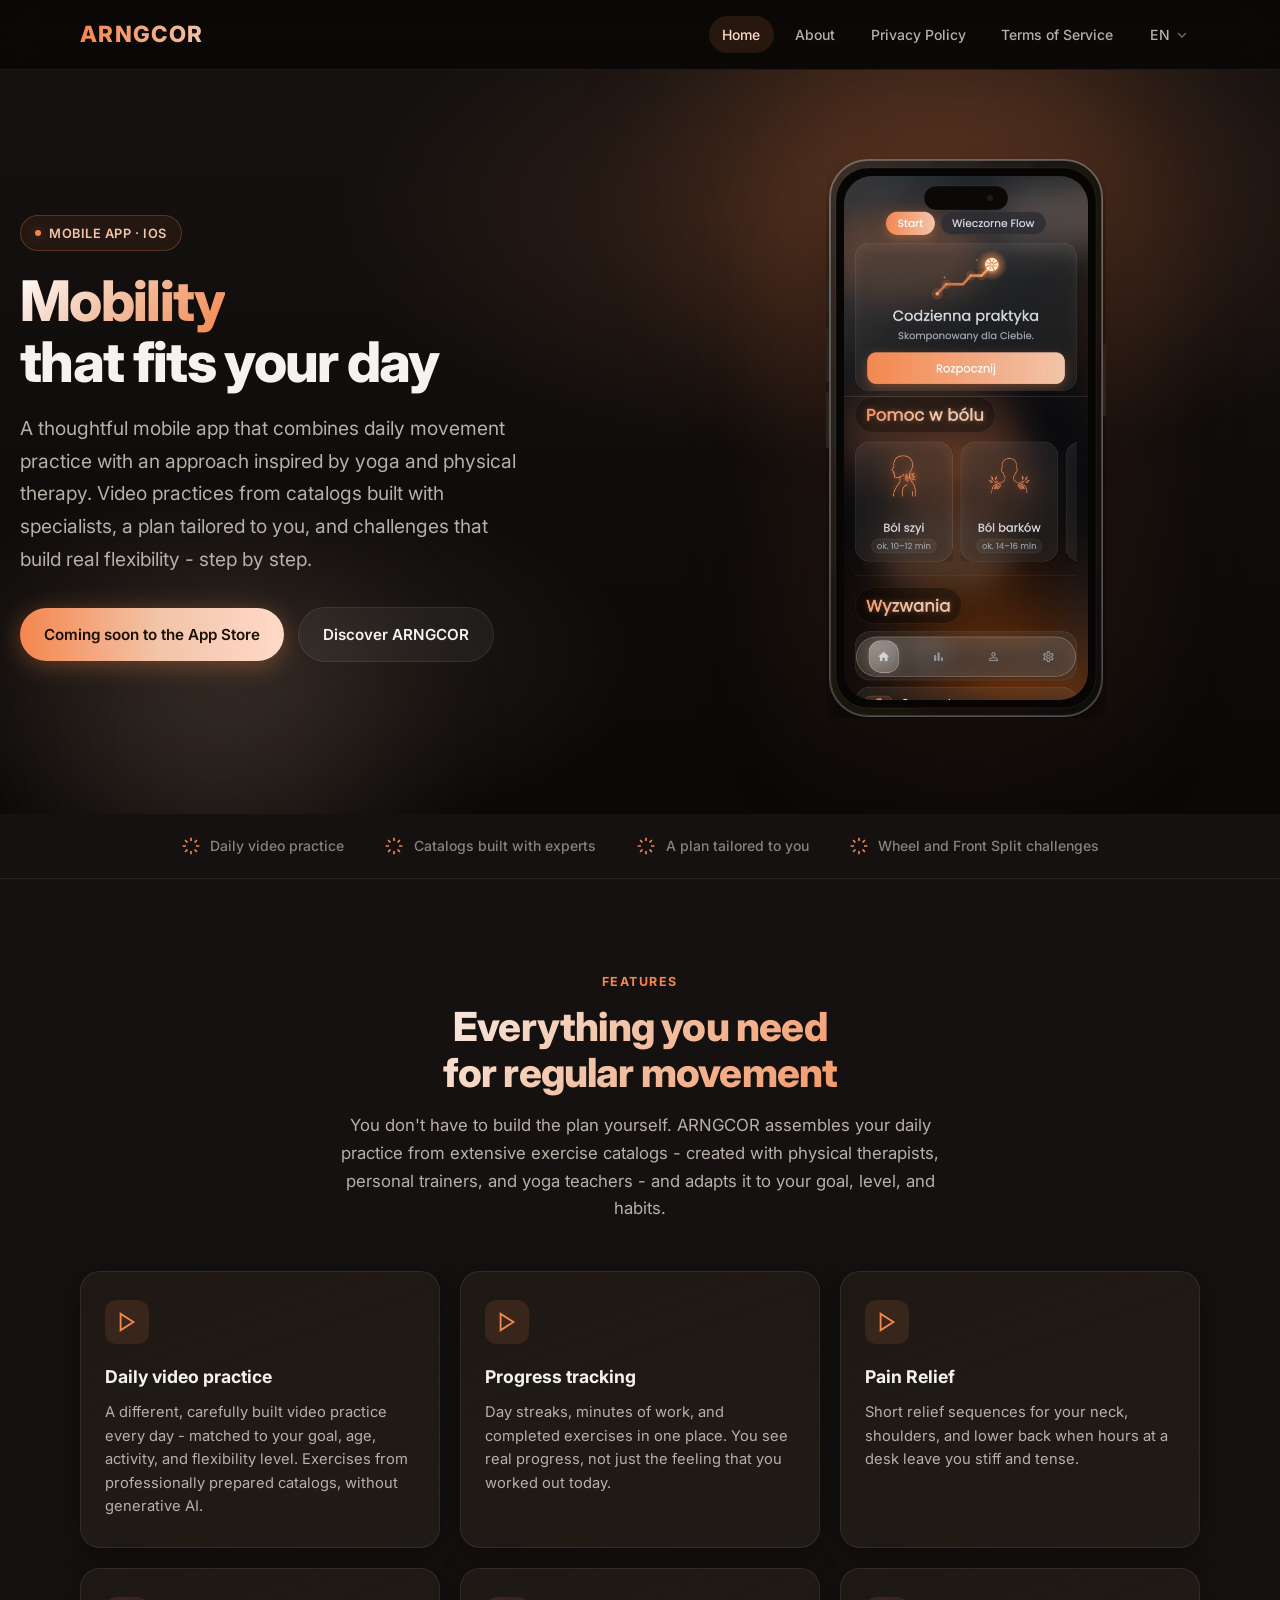
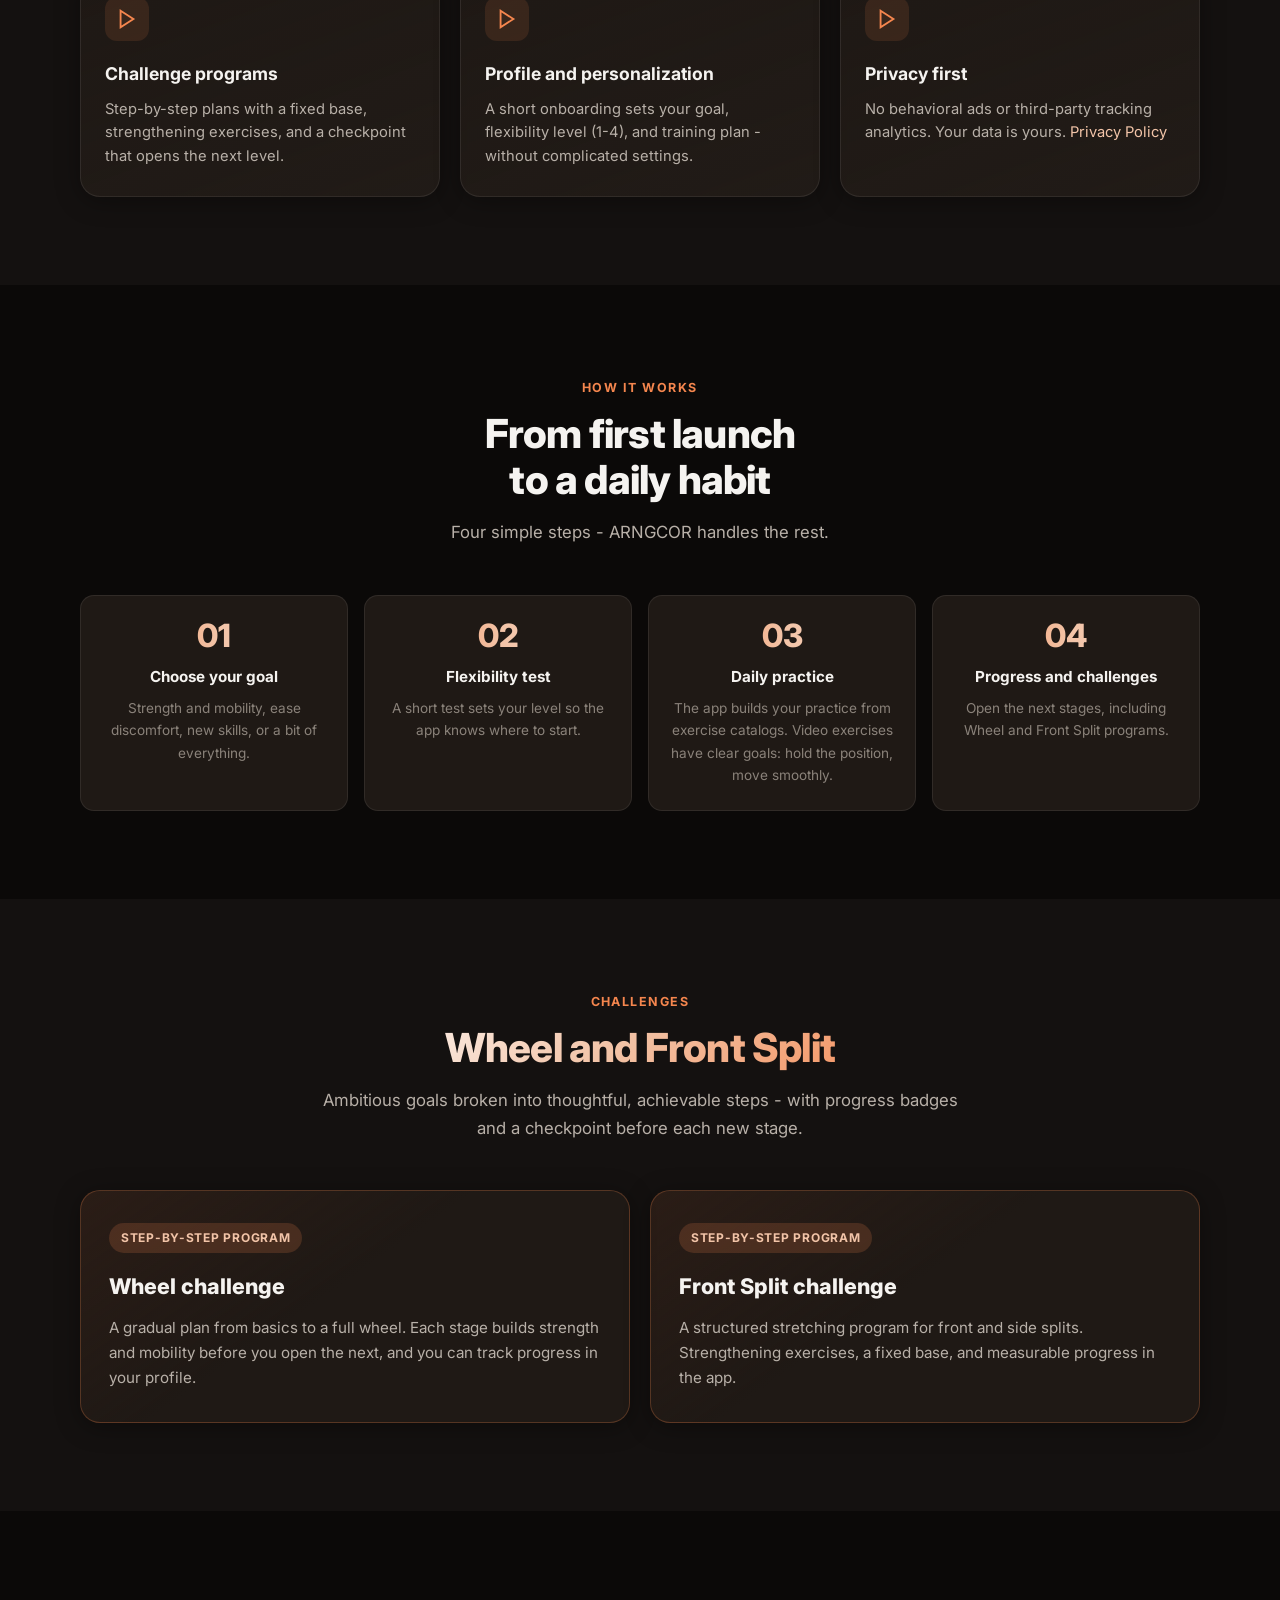
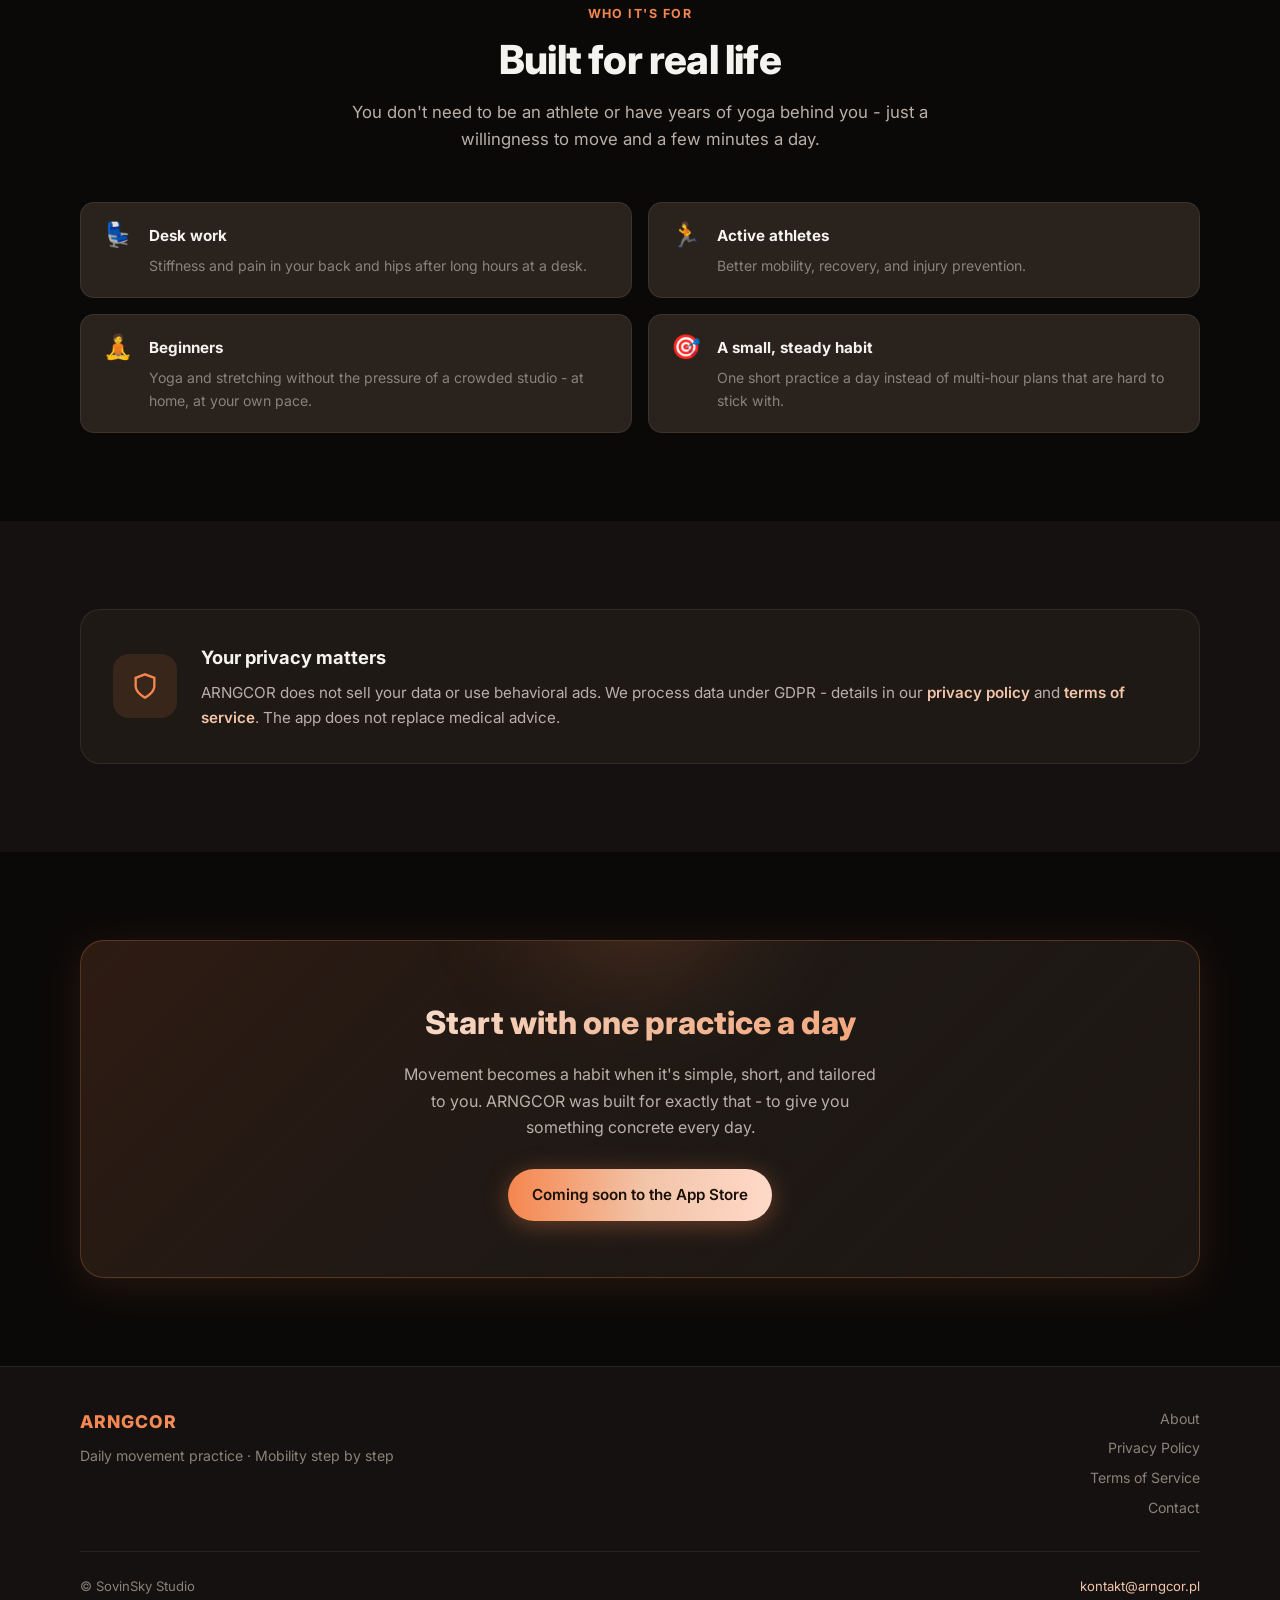
==== commit eaa7135c: "kkk" ====
--- a/index.html
+++ b/index.html
@@ -11,42 +11,70 @@
   <meta name="theme-color" content="#1a1512">
   <link rel="canonical" href="https://arngcor.pl/">
   <link rel="alternate" hreflang="pl" href="https://arngcor.pl/">
-  <link rel="alternate" hreflang="x-default" href="https://arngcor.pl/">
-  <link rel="icon" href="images/app-home.png" type="image/png">
-  <link rel="apple-touch-icon" href="images/app-home.png">
+  <link rel="alternate" hreflang="en" href="https://arngcor.pl/en/">
+  <link rel="alternate" hreflang="x-default" href="https://arngcor.pl/en/">
+  <link rel="icon" href="/images/app-home.png" type="image/png">
+  <link rel="apple-touch-icon" href="/images/app-home.png">
   <meta property="og:type" content="website">
   <meta property="og:site_name" content="ARNGCOR">
   <meta property="og:locale" content="pl_PL">
-  <meta property="og:title" content="ARNGCOR — aplikacja mobilna do mobilności i rozciągania">
-  <meta property="og:description" content="Codzienna praktyka ruchowa, sesje wideo i wyzwania Mostek oraz Szpagat. Aplikacja ARNGCOR na iOS.">
+  <meta property="og:title" content="ARNGCOR — aplikacja mobilna do mobilności, rozciągania i wyzwań Mostek oraz Szpagat">
+  <meta property="og:description" content="ARNGCOR to aplikacja mobilna na iOS do codziennej praktyki ruchowej, rozciągania i mobilności. Sesje wideo, plan dopasowany do Ciebie oraz wyzwania Mostek i Szpagat.">
   <meta property="og:url" content="https://arngcor.pl/">
   <meta property="og:image" content="https://arngcor.pl/images/app-home.png">
   <meta property="og:image:width" content="499">
   <meta property="og:image:height" content="1024">
   <meta property="og:image:alt" content="Ekran aplikacji mobilnej ARNGCOR">
   <meta name="twitter:card" content="summary_large_image">
-  <meta name="twitter:title" content="ARNGCOR — aplikacja mobilna do mobilności i rozciągania">
-  <meta name="twitter:description" content="Codzienna praktyka ruchowa, sesje wideo i wyzwania Mostek oraz Szpagat.">
+  <meta name="twitter:title" content="ARNGCOR — aplikacja mobilna do mobilności, rozciągania i wyzwań Mostek oraz Szpagat">
+  <meta name="twitter:description" content="ARNGCOR to aplikacja mobilna na iOS do codziennej praktyki ruchowej, rozciągania i mobilności. Sesje wideo, plan dopasowany do Ciebie oraz wyzwania Mostek i Szpagat.">
   <meta name="twitter:image" content="https://arngcor.pl/images/app-home.png">
   <link rel="preconnect" href="https://fonts.googleapis.com">
   <link rel="preconnect" href="https://fonts.gstatic.com" crossorigin>
   <link href="https://fonts.googleapis.com/css2?family=Inter:wght@400;500;600;700;800&display=swap" rel="stylesheet">
-  <link rel="stylesheet" href="css/site.css">
-  <script type="application/ld+json">{"@context":"https://schema.org","@graph":[{"@type":"Organization","@id":"https://arngcor.pl/#organization","name":"SovinSky Studio","url":"https://arngcor.pl","email":"kontakt@arngcor.pl","logo":"https://arngcor.pl/images/app-home.png"},{"@type":"WebSite","@id":"https://arngcor.pl/#website","url":"https://arngcor.pl","name":"ARNGCOR","description":"Aplikacja mobilna ARNGCOR do codziennej praktyki ruchowej, rozciągania i mobilności. Wyzwania Mostek i Szpagat, sesje wideo i plan dopasowany do Ciebie.","inLanguage":"pl-PL","publisher":{"@id":"https://arngcor.pl/#organization"}},{"@type":"SoftwareApplication","@id":"https://arngcor.pl/#app","name":"ARNGCOR","applicationCategory":"HealthApplication","operatingSystem":"iOS","description":"Aplikacja mobilna ARNGCOR do codziennej praktyki ruchowej, rozciągania i mobilności. Wyzwania Mostek i Szpagat.","url":"https://arngcor.pl","image":"https://arngcor.pl/images/app-home.png","offers":{"@type":"Offer","price":"0","priceCurrency":"PLN","availability":"https://schema.org/PreOrder"},"publisher":{"@id":"https://arngcor.pl/#organization"}}]}</script>
+  <script type="application/ld+json">{"@context":"https://schema.org","@graph":[{"@type":"Organization","@id":"https://arngcor.pl/#organization","name":"SovinSky Studio","url":"https://arngcor.pl","email":"kontakt@arngcor.pl","logo":"https://arngcor.pl/images/app-home.png"},{"@type":"WebSite","@id":"https://arngcor.pl/#website","url":"https://arngcor.pl","name":"ARNGCOR","description":"Aplikacja mobilna ARNGCOR do codziennej praktyki ruchowej, rozciągania i mobilności. Wyzwania Mostek i Szpagat, sesje wideo i plan dopasowany do Ciebie.","inLanguage":"pl-PL","publisher":{"@id":"https://arngcor.pl/#organization"}},{"@type":"SoftwareApplication","@id":"https://arngcor.pl/#app","name":"ARNGCOR","applicationCategory":"HealthApplication","operatingSystem":"iOS","description":"Aplikacja mobilna ARNGCOR do codziennej praktyki ruchowej, rozciągania i mobilności. Wyzwania Mostek i Szpagat, sesje wideo i plan dopasowany do Ciebie.","url":"https://arngcor.pl","image":"https://arngcor.pl/images/app-home.png","offers":{"@type":"Offer","price":"0","priceCurrency":"PLN","availability":"https://schema.org/PreOrder"},"publisher":{"@id":"https://arngcor.pl/#organization"}}]}</script>
+
+  <link rel="stylesheet" href="/css/site.css">
+  <script src="/js/i18n.js"></script>
 </head>
 <body>
   <header class="site-header">
     <div class="wrap header-inner">
       <a class="brand brand-gradient" href="index.html">ARNGCOR</a>
-      <nav class="site-nav" aria-label="Główne">
-        <a href="index.html" class="nav-link is-active">Strona główna</a>
-        <a href="o-nas.html" class="nav-link">O nas</a>
-        <a href="polityka-prywatnosci.html" class="nav-link">Polityka prywatności</a>
-        <a href="regulamin.html" class="nav-link">Regulamin</a>
-      </nav>
+      <div class="header-actions">
+        <nav class="site-nav" aria-label="Główne">
+          <a href="index.html" class="nav-link is-active">Strona główna</a>
+          <a href="o-nas.html" class="nav-link">O nas</a>
+          <a href="polityka-prywatnosci.html" class="nav-link">Polityka prywatności</a>
+          <a href="regulamin.html" class="nav-link">Regulamin</a>
+        </nav>
+        <div class="lang-dropdown">
+          <button
+            type="button"
+            class="lang-dropdown__trigger"
+            aria-haspopup="listbox"
+            aria-expanded="false"
+            aria-controls="lang-menu"
+            id="lang-trigger"
+          >
+            <span class="lang-dropdown__label">PL</span>
+            <svg class="lang-dropdown__chevron" width="12" height="12" viewBox="0 0 12 12" aria-hidden="true">
+              <path d="M2.5 4.5 6 8l3.5-3.5" fill="none" stroke="currentColor" stroke-width="1.5" stroke-linecap="round" stroke-linejoin="round"/>
+            </svg>
+          </button>
+          <ul class="lang-dropdown__menu" id="lang-menu" role="listbox" aria-label="Język" hidden>
+            
+            <li role="presentation">
+              <button type="button" role="option" data-lang="en" class="lang-dropdown__option">EN</button>
+            </li>
+            
+          </ul>
+        </div>
+      </div>
     </div>
   </header>
 
+  
   <section class="hero-section">
     <div class="hero-glow hero-glow--1" aria-hidden="true"></div>
     <div class="hero-glow hero-glow--2" aria-hidden="true"></div>
@@ -59,11 +87,7 @@
         <h1 class="hero-title">
           <span class="text-gradient">Mobilność</span>, która<br>pasuje do Twojego dnia
         </h1>
-        <p class="hero-lead">
-          Przemyślana aplikacja mobilna, która łączy codzienną praktykę ruchową z podejściem
-          inspirowanym jogą i fizjoterapią. Sesje wideo z katalogów opracowanych ze specjalistami,
-          plan dopasowany do Ciebie i wyzwania, które realnie budują elastyczność - krok po kroku.
-        </p>
+        <p class="hero-lead">Przemyślana aplikacja mobilna, która łączy codzienną praktykę ruchową z podejściem inspirowanym jogą i fizjoterapią. Sesje wideo z katalogów opracowanych ze specjalistami, plan dopasowany do Ciebie i wyzwania, które realnie budują elastyczność - krok po kroku.</p>
         <div class="hero-actions">
           <span class="btn btn-primary">Wkrótce w App Store</span>
           <a href="o-nas.html" class="btn btn-ghost">Poznaj ARNGCOR</a>
@@ -89,33 +113,17 @@
               <feDropShadow dx="0" dy="16" stdDeviation="12" flood-color="#000" flood-opacity="0.45"/>
             </filter>
           </defs>
-
           <rect x="4" y="2" width="272" height="556" rx="38" fill="url(#phoneBodyGrad)" stroke="rgba(255,255,255,0.14)" stroke-width="2" filter="url(#phoneShadow)"/>
           <rect x="4" y="2" width="272" height="556" rx="38" fill="none" stroke="url(#phoneEdgeGrad)" stroke-width="1.5"/>
-
           <rect x="0" y="118" width="3" height="36" rx="1.5" fill="#2a221c"/>
           <rect x="0" y="168" width="3" height="56" rx="1.5" fill="#2a221c"/>
           <rect x="0" y="234" width="3" height="56" rx="1.5" fill="#2a221c"/>
           <rect x="277" y="186" width="3" height="72" rx="1.5" fill="#2a221c"/>
-
           <rect x="10" y="10" width="260" height="540" rx="32" fill="#080605"/>
-
-          <image
-            href="images/app-home.png"
-            xlink:href="images/app-home.png"
-            x="18"
-            y="18"
-            width="244"
-            height="524"
-            clip-path="url(#phoneScreenClip)"
-            preserveAspectRatio="xMidYMid slice"
-          />
-
+          <image href="/images/app-home.png" xlink:href="/images/app-home.png" x="18" y="18" width="244" height="524" clip-path="url(#phoneScreenClip)" preserveAspectRatio="xMidYMid slice"/>
           <rect x="18" y="18" width="244" height="524" rx="28" fill="url(#phoneEdgeGrad)" opacity="0.08" pointer-events="none"/>
-
           <rect x="98" y="28" width="84" height="24" rx="12" fill="#0b0908" stroke="rgba(255,255,255,0.06)" stroke-width="1"/>
           <circle cx="164" cy="40" r="3" fill="rgba(255,255,255,0.08)"/>
-
           <rect x="10" y="10" width="260" height="540" rx="32" fill="none" stroke="rgba(255,255,255,0.06)" stroke-width="1"/>
         </svg>
       </div>
@@ -124,22 +132,27 @@
 
   <div class="trust-strip">
     <div class="wrap trust-inner">
+      
       <div class="trust-item">
         <svg class="trust-icon" viewBox="0 0 24 24" fill="none" stroke="currentColor" stroke-width="2"><path d="M12 2v4M12 18v4M4.93 4.93l2.83 2.83M16.24 16.24l2.83 2.83M2 12h4M18 12h4M4.93 19.07l2.83-2.83M16.24 7.76l2.83-2.83"/></svg>
         Codzienna praktyka wideo
       </div>
+      
       <div class="trust-item">
-        <svg class="trust-icon" viewBox="0 0 24 24" fill="none" stroke="currentColor" stroke-width="2"><path d="M12 22s8-4 8-10V5l-8-3-8 3v7c0 6 8 10 8 10z"/></svg>
+        <svg class="trust-icon" viewBox="0 0 24 24" fill="none" stroke="currentColor" stroke-width="2"><path d="M12 2v4M12 18v4M4.93 4.93l2.83 2.83M16.24 16.24l2.83 2.83M2 12h4M18 12h4M4.93 19.07l2.83-2.83M16.24 7.76l2.83-2.83"/></svg>
         Katalogi opracowane z ekspertami
       </div>
+      
       <div class="trust-item">
-        <svg class="trust-icon" viewBox="0 0 24 24" fill="none" stroke="currentColor" stroke-width="2"><path d="M22 11.08V12a10 10 0 1 1-5.93-9.14"/><polyline points="22 4 12 14.01 9 11.01"/></svg>
+        <svg class="trust-icon" viewBox="0 0 24 24" fill="none" stroke="currentColor" stroke-width="2"><path d="M12 2v4M12 18v4M4.93 4.93l2.83 2.83M16.24 16.24l2.83 2.83M2 12h4M18 12h4M4.93 19.07l2.83-2.83M16.24 7.76l2.83-2.83"/></svg>
         Plan dopasowany do Ciebie
       </div>
+      
       <div class="trust-item">
-        <svg class="trust-icon" viewBox="0 0 24 24" fill="none" stroke="currentColor" stroke-width="2"><rect x="2" y="7" width="20" height="14" rx="2"/><path d="M16 7V5a2 2 0 0 0-2-2h-4a2 2 0 0 0-2 2v2"/></svg>
+        <svg class="trust-icon" viewBox="0 0 24 24" fill="none" stroke="currentColor" stroke-width="2"><path d="M12 2v4M12 18v4M4.93 4.93l2.83 2.83M16.24 16.24l2.83 2.83M2 12h4M18 12h4M4.93 19.07l2.83-2.83M16.24 7.76l2.83-2.83"/></svg>
         Wyzwania Mostek i Szpagat
       </div>
+      
     </div>
   </div>
 
@@ -150,8 +163,8 @@
         <h2 class="section-title text-gradient">Wszystko, czego potrzebujesz<br>do regularnego ruchu</h2>
         <p class="section-desc">Nie musisz układać planu sam. ARNGCOR precyzyjnie składa codzienną sesję z rozbudowanych katalogów ćwiczeń - stworzonych przy współpracy z fizjoterapeutami, trenerami personalnymi i joginkami - i dopasowuje ją do Twojego celu, poziomu oraz nawyków.</p>
       </header>
-
       <div class="feature-grid">
+        
         <article class="feature-card reveal reveal-delay-1">
           <div class="feature-icon">
             <svg width="22" height="22" viewBox="0 0 24 24" fill="none" stroke="currentColor" stroke-width="2"><polygon points="5 3 19 12 5 21 5 3"/></svg>
@@ -159,46 +172,47 @@
           <h3>Codzienna sesja wideo</h3>
           <p>Każdego dnia inna, starannie ułożona sesja wideo - dopasowana do celu, wieku, aktywności i poziomu elastyczności. Ćwiczenia z profesjonalnie przygotowanych katalogów, bez generatywnej sztucznej inteligencji.</p>
         </article>
-
+        
         <article class="feature-card reveal reveal-delay-2">
           <div class="feature-icon">
-            <svg width="22" height="22" viewBox="0 0 24 24" fill="none" stroke="currentColor" stroke-width="2"><path d="M18 20V10M12 20V4M6 20v-6"/></svg>
+            <svg width="22" height="22" viewBox="0 0 24 24" fill="none" stroke="currentColor" stroke-width="2"><polygon points="5 3 19 12 5 21 5 3"/></svg>
           </div>
           <h3>Śledzenie postępu</h3>
           <p>Serie dni, minuty pracy i wykonane ćwiczenia w jednym miejscu. Widzisz realny progres, a nie tylko wrażenie, że „dzisiaj ćwiczyłem”.</p>
         </article>
-
+        
         <article class="feature-card reveal reveal-delay-3">
           <div class="feature-icon">
-            <svg width="22" height="22" viewBox="0 0 24 24" fill="none" stroke="currentColor" stroke-width="2"><path d="M14.7 6.3a1 1 0 0 0 0 1.4l1.6 1.6a1 1 0 0 0 1.4 0l3.77-3.77a6 6 0 0 1-7.94 7.94l-6.91 6.91a2.12 2.12 0 0 1-3-3l6.91-6.91a6 6 0 0 1 7.94-7.94l-3.76 3.76z"/></svg>
+            <svg width="22" height="22" viewBox="0 0 24 24" fill="none" stroke="currentColor" stroke-width="2"><polygon points="5 3 19 12 5 21 5 3"/></svg>
           </div>
           <h3>Pomoc w bólu</h3>
           <p>Krótkie sekwencje ulgi na szyję, barki i odcinek lędźwiowy, gdy po wielu godzinach przy biurku czujesz sztywność i napięcie.</p>
         </article>
-
+        
         <article class="feature-card reveal reveal-delay-4">
           <div class="feature-icon">
-            <svg width="22" height="22" viewBox="0 0 24 24" fill="none" stroke="currentColor" stroke-width="2"><circle cx="12" cy="8" r="6"/><path d="M15.477 12.89 17 22l-5-3-5 3 1.523-9.11"/></svg>
+            <svg width="22" height="22" viewBox="0 0 24 24" fill="none" stroke="currentColor" stroke-width="2"><polygon points="5 3 19 12 5 21 5 3"/></svg>
           </div>
           <h3>Programy wyzwań</h3>
           <p>Etapowe plany z częścią stałą, ćwiczeniami wzmacniającymi i sprawdzianem, który odblokowuje kolejny poziom.</p>
         </article>
-
+        
         <article class="feature-card reveal reveal-delay-5">
           <div class="feature-icon">
-            <svg width="22" height="22" viewBox="0 0 24 24" fill="none" stroke="currentColor" stroke-width="2"><path d="M20 21v-2a4 4 0 0 0-4-4H8a4 4 0 0 0-4 4v2"/><circle cx="12" cy="7" r="4"/></svg>
+            <svg width="22" height="22" viewBox="0 0 24 24" fill="none" stroke="currentColor" stroke-width="2"><polygon points="5 3 19 12 5 21 5 3"/></svg>
           </div>
           <h3>Profil i personalizacja</h3>
           <p>Krótki onboarding ustawia cel, poziom elastyczności (1-4) i plan treningowy - bez skomplikowanych ustawień.</p>
         </article>
-
+        
         <article class="feature-card reveal reveal-delay-6">
           <div class="feature-icon">
-            <svg width="22" height="22" viewBox="0 0 24 24" fill="none" stroke="currentColor" stroke-width="2"><rect x="3" y="11" width="18" height="11" rx="2"/><path d="M7 11V7a5 5 0 0 1 10 0v4"/></svg>
+            <svg width="22" height="22" viewBox="0 0 24 24" fill="none" stroke="currentColor" stroke-width="2"><polygon points="5 3 19 12 5 21 5 3"/></svg>
           </div>
           <h3>Prywatność w centrum</h3>
           <p>Bez reklam behawioralnych i zewnętrznej analityki śledzącej. Twoje dane - Twoja sprawa. <a href="polityka-prywatnosci.html">Polityka prywatności</a></p>
         </article>
+        
       </div>
     </div>
   </section>
@@ -210,24 +224,28 @@
         <h2 class="section-title">Od pierwszego uruchomienia<br>do codziennego nawyku</h2>
         <p class="section-desc">Cztery proste kroki - resztą zajmuje się ARNGCOR.</p>
       </header>
-
       <div class="steps-grid">
+        
         <article class="step-card reveal reveal-delay-1">
           <h3>Wybierz cel</h3>
           <p>Siła i mobilność, ulga w bólu, nowe umiejętności albo wszystko po trochu.</p>
         </article>
+        
         <article class="step-card reveal reveal-delay-2">
           <h3>Test elastyczności</h3>
           <p>Krótki test ustala Twój poziom, dzięki czemu aplikacja wie, od czego zacząć.</p>
         </article>
+        
         <article class="step-card reveal reveal-delay-3">
           <h3>Codzienna sesja</h3>
           <p>Aplikacja układa sesję z katalogów ćwiczeń. Ćwiczenia wideo mają jasne cele: utrzymaj pozycję, wykonuj płynnie.</p>
         </article>
+        
         <article class="step-card reveal reveal-delay-4">
           <h3>Postęp i wyzwania</h3>
           <p>Odblokowuj kolejne etapy, w tym programy Mostek i Szpagat.</p>
         </article>
+        
       </div>
     </div>
   </section>
@@ -239,7 +257,6 @@
         <h2 class="section-title text-gradient">Mostek i Szpagat</h2>
         <p class="section-desc">Ambitne cele rozbite na przemyślane, osiągalne kroki - z odznakami postępu i sprawdzianem przed kolejnym etapem.</p>
       </header>
-
       <div class="challenge-row">
         <article class="challenge-card reveal reveal-delay-1">
           <span class="challenge-badge">Program etapowy</span>
@@ -262,8 +279,8 @@
         <h2 class="section-title">Stworzone dla realnego życia</h2>
         <p class="section-desc">Nie musisz być sportowcem ani praktykować jogi od lat - wystarczy chęć ruchu i kilka minut dziennie.</p>
       </header>
-
       <div class="audience-grid">
+        
         <div class="audience-item reveal reveal-delay-1">
           <span class="audience-emoji" aria-hidden="true">💺</span>
           <div>
@@ -271,6 +288,7 @@
             <p>Sztywność, ból pleców i bioder po wielu godzinach przy biurku.</p>
           </div>
         </div>
+        
         <div class="audience-item reveal reveal-delay-2">
           <span class="audience-emoji" aria-hidden="true">🏃</span>
           <div>
@@ -278,6 +296,7 @@
             <p>Lepsza mobilność, regeneracja i profilaktyka kontuzji.</p>
           </div>
         </div>
+        
         <div class="audience-item reveal reveal-delay-3">
           <span class="audience-emoji" aria-hidden="true">🧘</span>
           <div>
@@ -285,6 +304,7 @@
             <p>Joga i rozciąganie bez presji sali pełnej ludzi - w domu, we własnym tempie.</p>
           </div>
         </div>
+        
         <div class="audience-item reveal reveal-delay-4">
           <span class="audience-emoji" aria-hidden="true">🎯</span>
           <div>
@@ -292,6 +312,7 @@
             <p>Jedna krótka sesja dziennie zamiast wielogodzinnych planów, których trudno się trzymać.</p>
           </div>
         </div>
+        
       </div>
     </div>
   </section>
@@ -321,6 +342,7 @@
     </div>
   </section>
 
+
   <footer class="site-footer">
     <div class="wrap footer-grid">
       <div>
@@ -340,6 +362,6 @@
     </div>
   </footer>
 
-  <script src="js/site.js" defer></script>
+  <script src="/js/site.js" defer></script>
 </body>
 </html>
--- a/css/site.css
+++ b/css/site.css
@@ -153,6 +153,109 @@
   background: rgba(245, 134, 78, 0.12);
 }
 
+.header-actions {
+  display: flex;
+  align-items: center;
+  gap: 0.75rem;
+  flex-wrap: wrap;
+}
+
+.lang-dropdown {
+  position: relative;
+}
+
+.lang-dropdown__trigger {
+  display: inline-flex;
+  align-items: center;
+  gap: 0.35rem;
+  appearance: none;
+  border: 0;
+  background: transparent;
+  color: var(--text-secondary);
+  font: inherit;
+  font-size: 0.875rem;
+  font-weight: 500;
+  letter-spacing: 0.04em;
+  padding: 0.45rem 0.75rem;
+  border-radius: 999px;
+  cursor: pointer;
+  transition: color 0.2s, background 0.2s;
+}
+
+.lang-dropdown__trigger:hover,
+.lang-dropdown.is-open .lang-dropdown__trigger {
+  color: var(--text);
+  background: rgba(255, 255, 255, 0.06);
+}
+
+.lang-dropdown__trigger:focus-visible {
+  outline: 2px solid var(--accent);
+  outline-offset: 2px;
+}
+
+.lang-dropdown__chevron {
+  flex-shrink: 0;
+  opacity: 0.55;
+  transition: transform 0.2s var(--ease), opacity 0.2s;
+}
+
+.lang-dropdown__trigger:hover .lang-dropdown__chevron,
+.lang-dropdown.is-open .lang-dropdown__chevron {
+  opacity: 0.85;
+}
+
+.lang-dropdown.is-open .lang-dropdown__chevron {
+  transform: rotate(180deg);
+}
+
+.lang-dropdown__menu {
+  position: absolute;
+  top: calc(100% + 0.35rem);
+  right: 0;
+  min-width: 4.75rem;
+  margin: 0;
+  padding: 0.25rem;
+  list-style: none;
+  border-radius: var(--radius-sm);
+  border: 1px solid var(--border);
+  background: rgba(31, 25, 21, 0.96);
+  backdrop-filter: blur(12px);
+  box-shadow: var(--shadow-card);
+  z-index: 110;
+}
+
+.lang-dropdown__menu[hidden] {
+  display: none;
+}
+
+.lang-dropdown__option {
+  display: block;
+  width: 100%;
+  appearance: none;
+  border: 0;
+  background: transparent;
+  color: var(--text-secondary);
+  font: inherit;
+  font-size: 0.875rem;
+  font-weight: 500;
+  letter-spacing: 0.04em;
+  text-align: left;
+  padding: 0.45rem 0.85rem;
+  border-radius: calc(var(--radius-sm) - 4px);
+  cursor: pointer;
+  transition: color 0.2s, background 0.2s;
+}
+
+.lang-dropdown__option:hover {
+  color: var(--text);
+  background: rgba(255, 255, 255, 0.06);
+}
+
+.lang-dropdown__option:focus-visible {
+  outline: 2px solid var(--accent);
+  outline-offset: -2px;
+}
+
 /* ── Hero ── */
 
 .hero-section {
@@ -915,6 +1018,11 @@
     width: 100%;
     justify-content: center;
   }
+
+  .header-actions {
+    width: 100%;
+    justify-content: center;
+  }
 }
 
 @media (prefers-reduced-motion: reduce) {
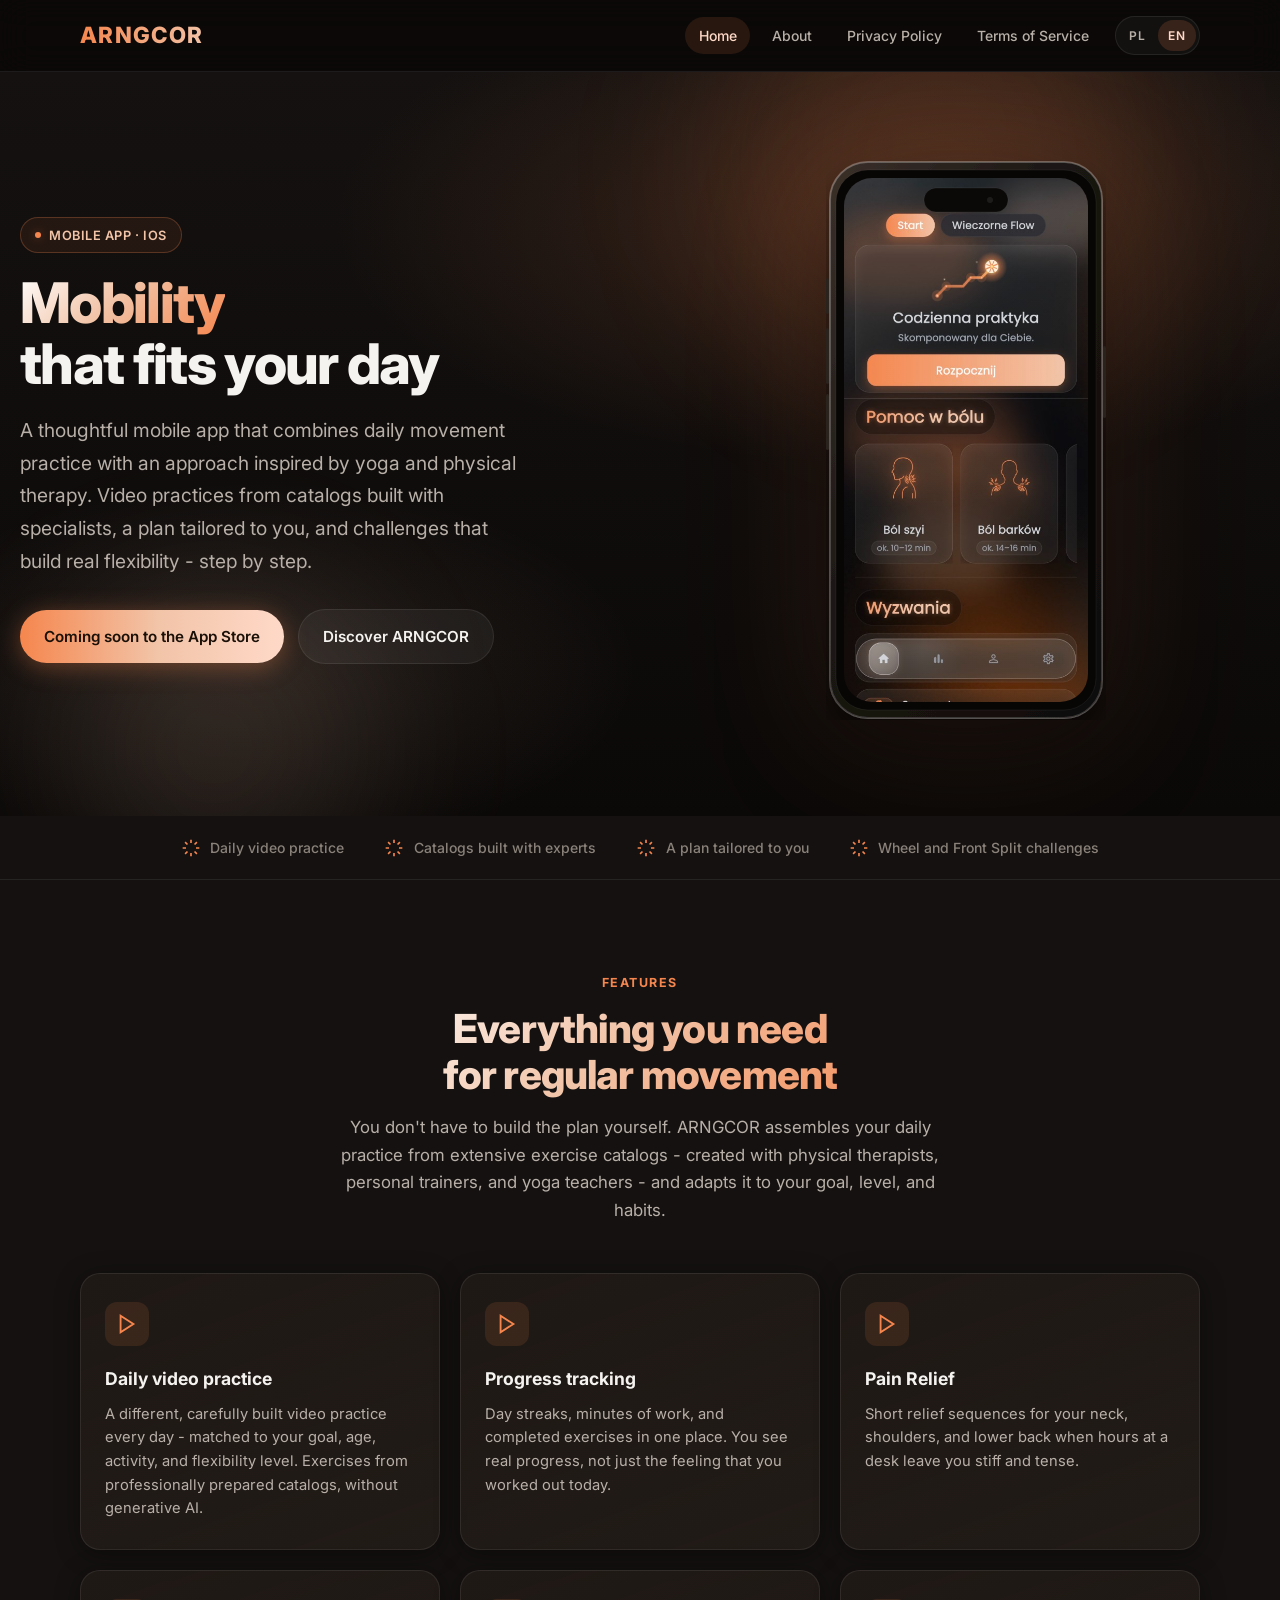
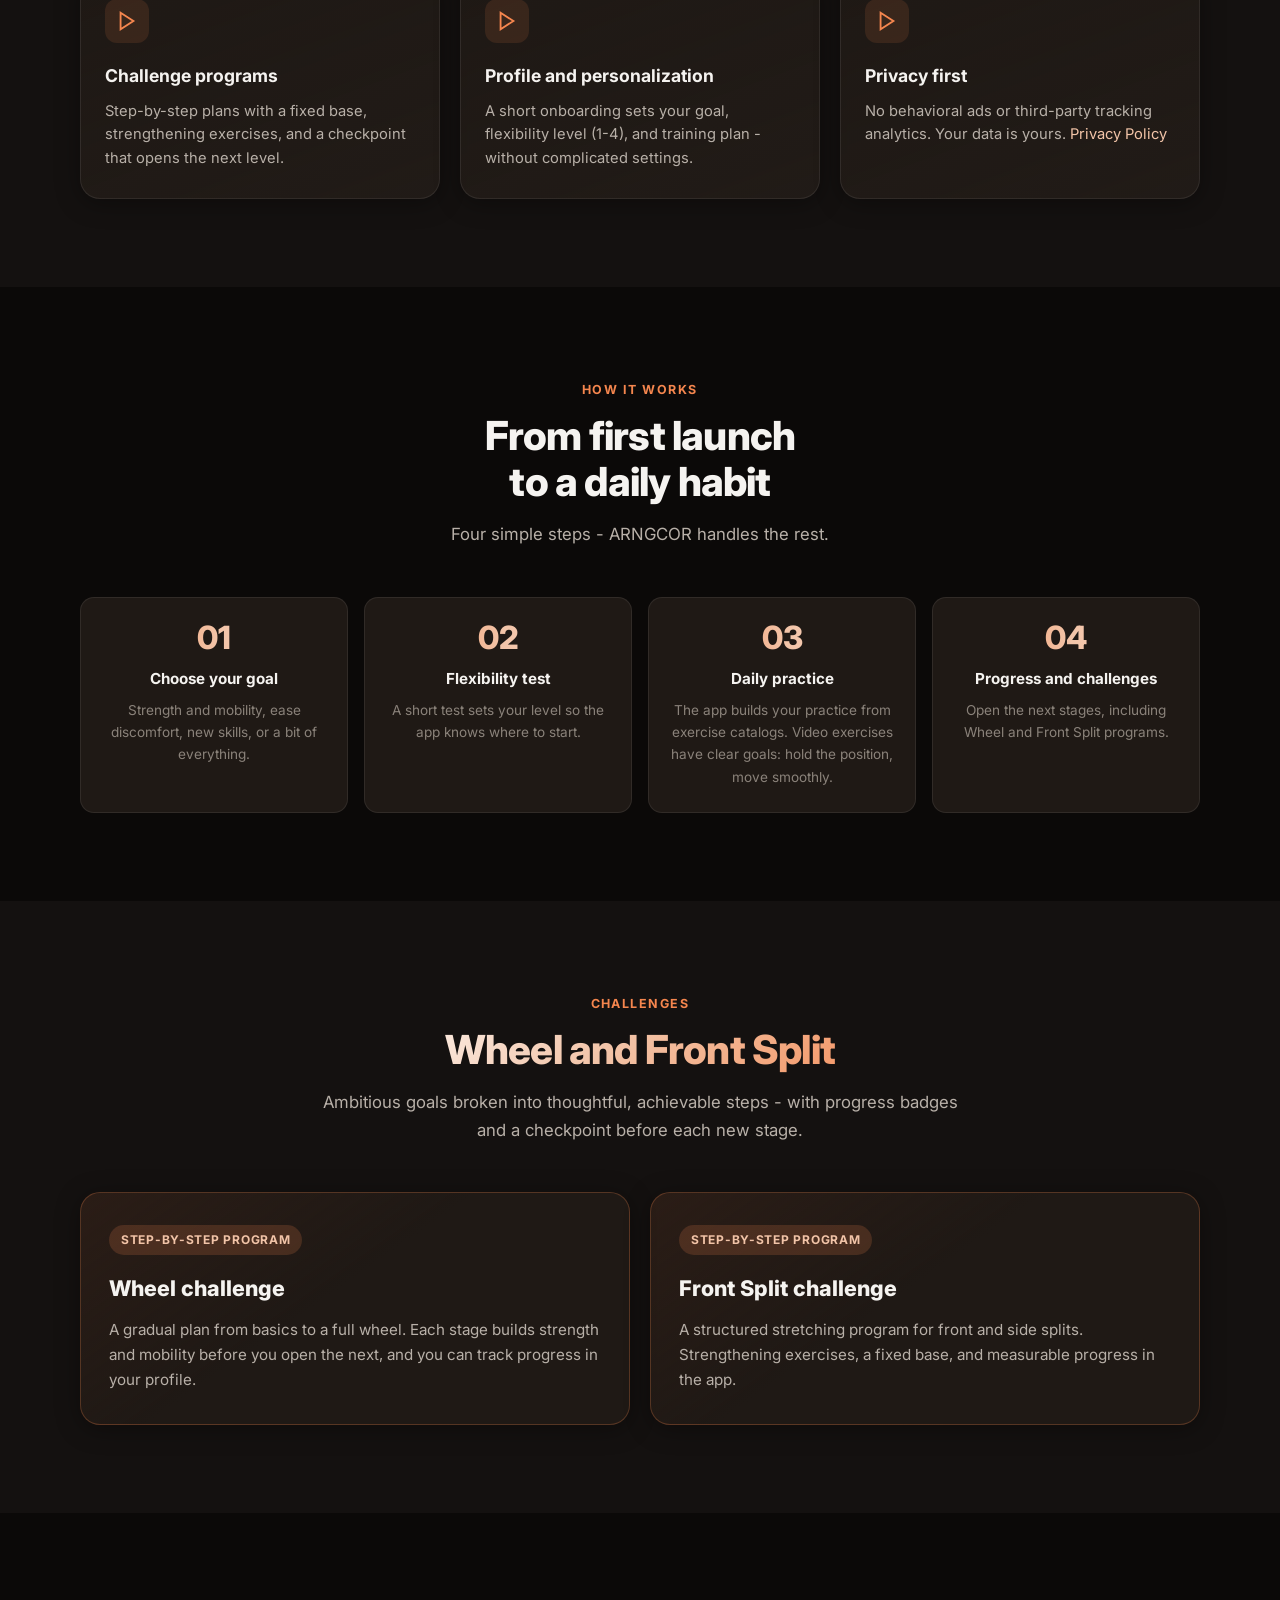
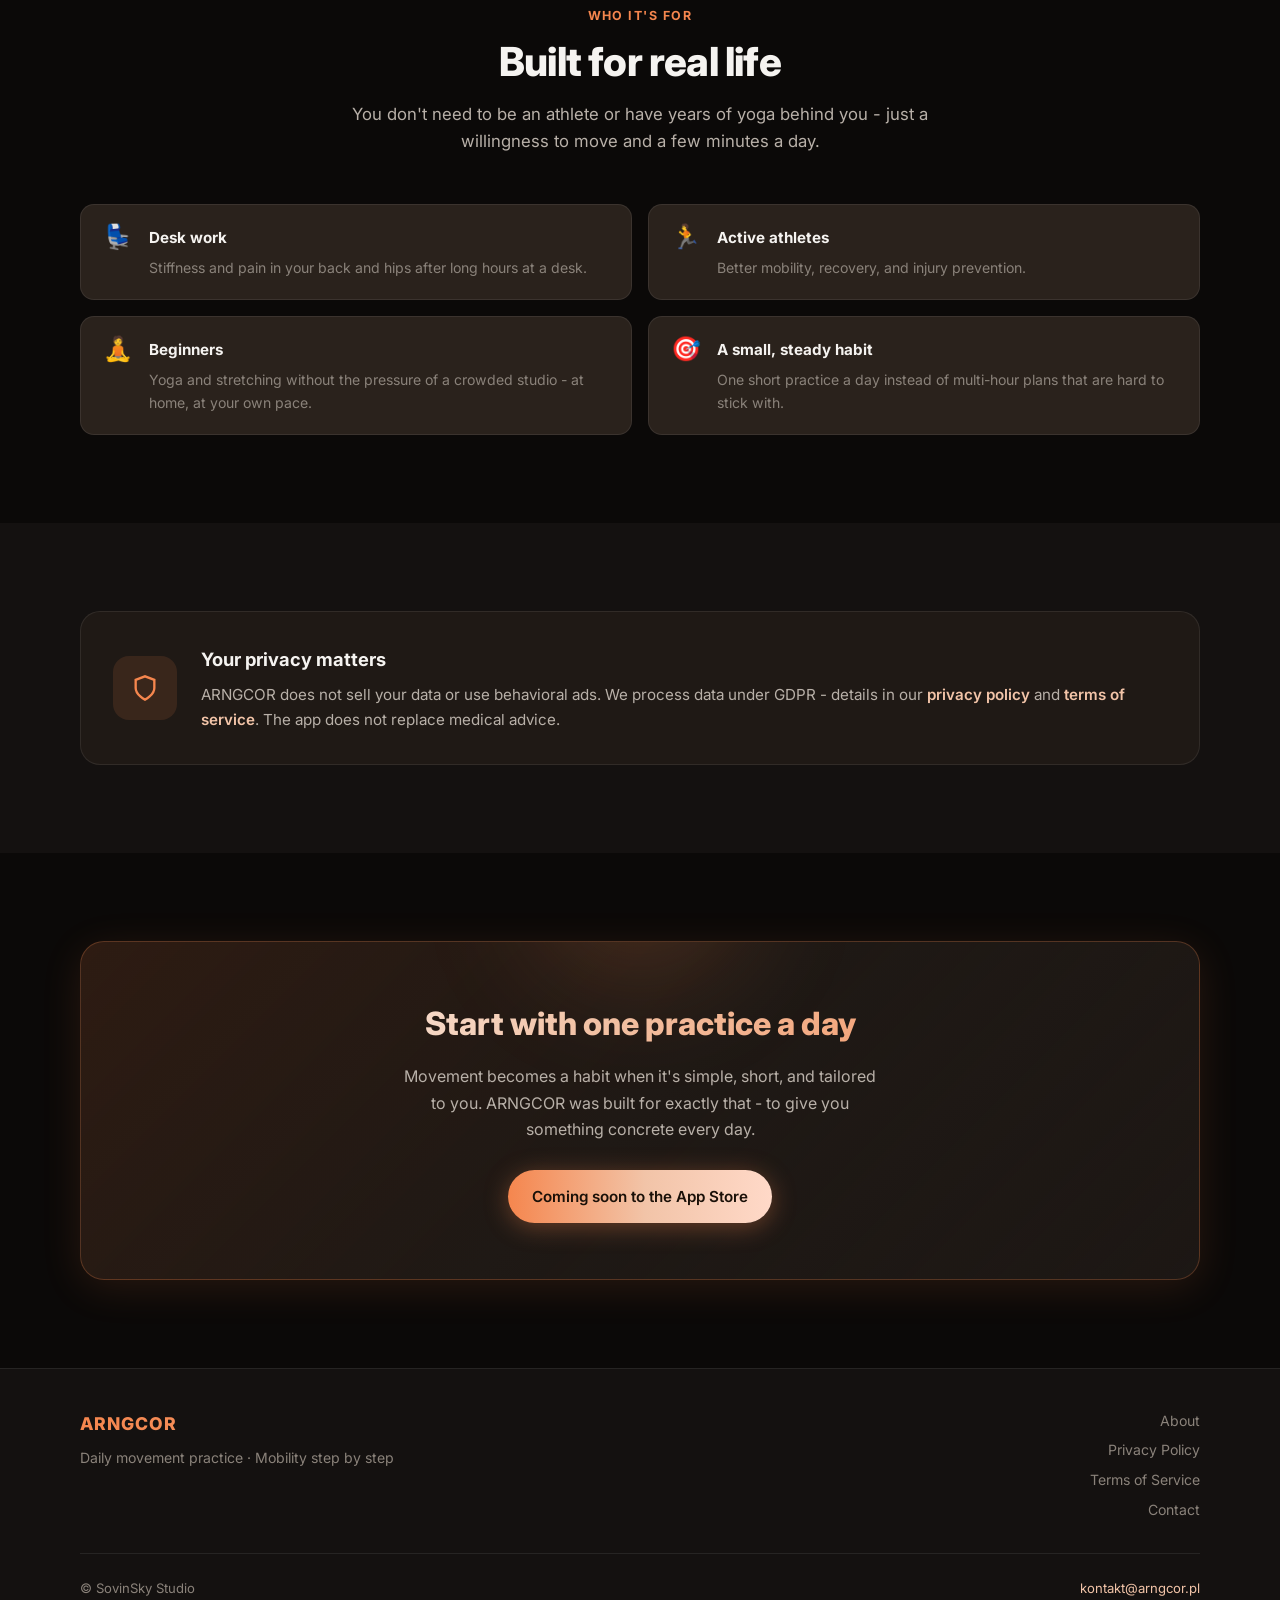
==== commit 2e1a407b: "kkkkkkk" ====
--- a/index.html
+++ b/index.html
@@ -48,27 +48,9 @@
           <a href="polityka-prywatnosci.html" class="nav-link">Polityka prywatności</a>
           <a href="regulamin.html" class="nav-link">Regulamin</a>
         </nav>
-        <div class="lang-dropdown">
-          <button
-            type="button"
-            class="lang-dropdown__trigger"
-            aria-haspopup="listbox"
-            aria-expanded="false"
-            aria-controls="lang-menu"
-            id="lang-trigger"
-          >
-            <span class="lang-dropdown__label">PL</span>
-            <svg class="lang-dropdown__chevron" width="12" height="12" viewBox="0 0 12 12" aria-hidden="true">
-              <path d="M2.5 4.5 6 8l3.5-3.5" fill="none" stroke="currentColor" stroke-width="1.5" stroke-linecap="round" stroke-linejoin="round"/>
-            </svg>
-          </button>
-          <ul class="lang-dropdown__menu" id="lang-menu" role="listbox" aria-label="Język" hidden>
-            
-            <li role="presentation">
-              <button type="button" role="option" data-lang="en" class="lang-dropdown__option">EN</button>
-            </li>
-            
-          </ul>
+        <div class="lang-switch" role="group" aria-label="Język">
+          <button type="button" data-lang="pl" class="is-active">PL</button>
+          <button type="button" data-lang="en" class="">EN</button>
         </div>
       </div>
     </div>
--- a/css/site.css
+++ b/css/site.css
@@ -160,100 +160,43 @@
   flex-wrap: wrap;
 }
 
-.lang-dropdown {
-  position: relative;
-}
-
-.lang-dropdown__trigger {
+.lang-switch {
   display: inline-flex;
   align-items: center;
-  gap: 0.35rem;
+  gap: 0.15rem;
+  padding: 0.2rem;
+  border-radius: 999px;
+  border: 1px solid var(--border);
+  background: rgba(255, 255, 255, 0.04);
+}
+
+.lang-switch button {
   appearance: none;
   border: 0;
   background: transparent;
   color: var(--text-secondary);
   font: inherit;
-  font-size: 0.875rem;
-  font-weight: 500;
+  font-size: 0.75rem;
+  font-weight: 600;
   letter-spacing: 0.04em;
-  padding: 0.45rem 0.75rem;
+  padding: 0.35rem 0.65rem;
   border-radius: 999px;
   cursor: pointer;
   transition: color 0.2s, background 0.2s;
 }
 
-.lang-dropdown__trigger:hover,
-.lang-dropdown.is-open .lang-dropdown__trigger {
+.lang-switch button:hover {
   color: var(--text);
-  background: rgba(255, 255, 255, 0.06);
-}
-
-.lang-dropdown__trigger:focus-visible {
+}
+
+.lang-switch button.is-active {
+  color: var(--accent-peach);
+  background: rgba(245, 134, 78, 0.16);
+}
+
+.lang-switch button:focus-visible {
   outline: 2px solid var(--accent);
   outline-offset: 2px;
-}
-
-.lang-dropdown__chevron {
-  flex-shrink: 0;
-  opacity: 0.55;
-  transition: transform 0.2s var(--ease), opacity 0.2s;
-}
-
-.lang-dropdown__trigger:hover .lang-dropdown__chevron,
-.lang-dropdown.is-open .lang-dropdown__chevron {
-  opacity: 0.85;
-}
-
-.lang-dropdown.is-open .lang-dropdown__chevron {
-  transform: rotate(180deg);
-}
-
-.lang-dropdown__menu {
-  position: absolute;
-  top: calc(100% + 0.35rem);
-  right: 0;
-  min-width: 4.75rem;
-  margin: 0;
-  padding: 0.25rem;
-  list-style: none;
-  border-radius: var(--radius-sm);
-  border: 1px solid var(--border);
-  background: rgba(31, 25, 21, 0.96);
-  backdrop-filter: blur(12px);
-  box-shadow: var(--shadow-card);
-  z-index: 110;
-}
-
-.lang-dropdown__menu[hidden] {
-  display: none;
-}
-
-.lang-dropdown__option {
-  display: block;
-  width: 100%;
-  appearance: none;
-  border: 0;
-  background: transparent;
-  color: var(--text-secondary);
-  font: inherit;
-  font-size: 0.875rem;
-  font-weight: 500;
-  letter-spacing: 0.04em;
-  text-align: left;
-  padding: 0.45rem 0.85rem;
-  border-radius: calc(var(--radius-sm) - 4px);
-  cursor: pointer;
-  transition: color 0.2s, background 0.2s;
-}
-
-.lang-dropdown__option:hover {
-  color: var(--text);
-  background: rgba(255, 255, 255, 0.06);
-}
-
-.lang-dropdown__option:focus-visible {
-  outline: 2px solid var(--accent);
-  outline-offset: -2px;
 }
 
 /* ── Hero ── */
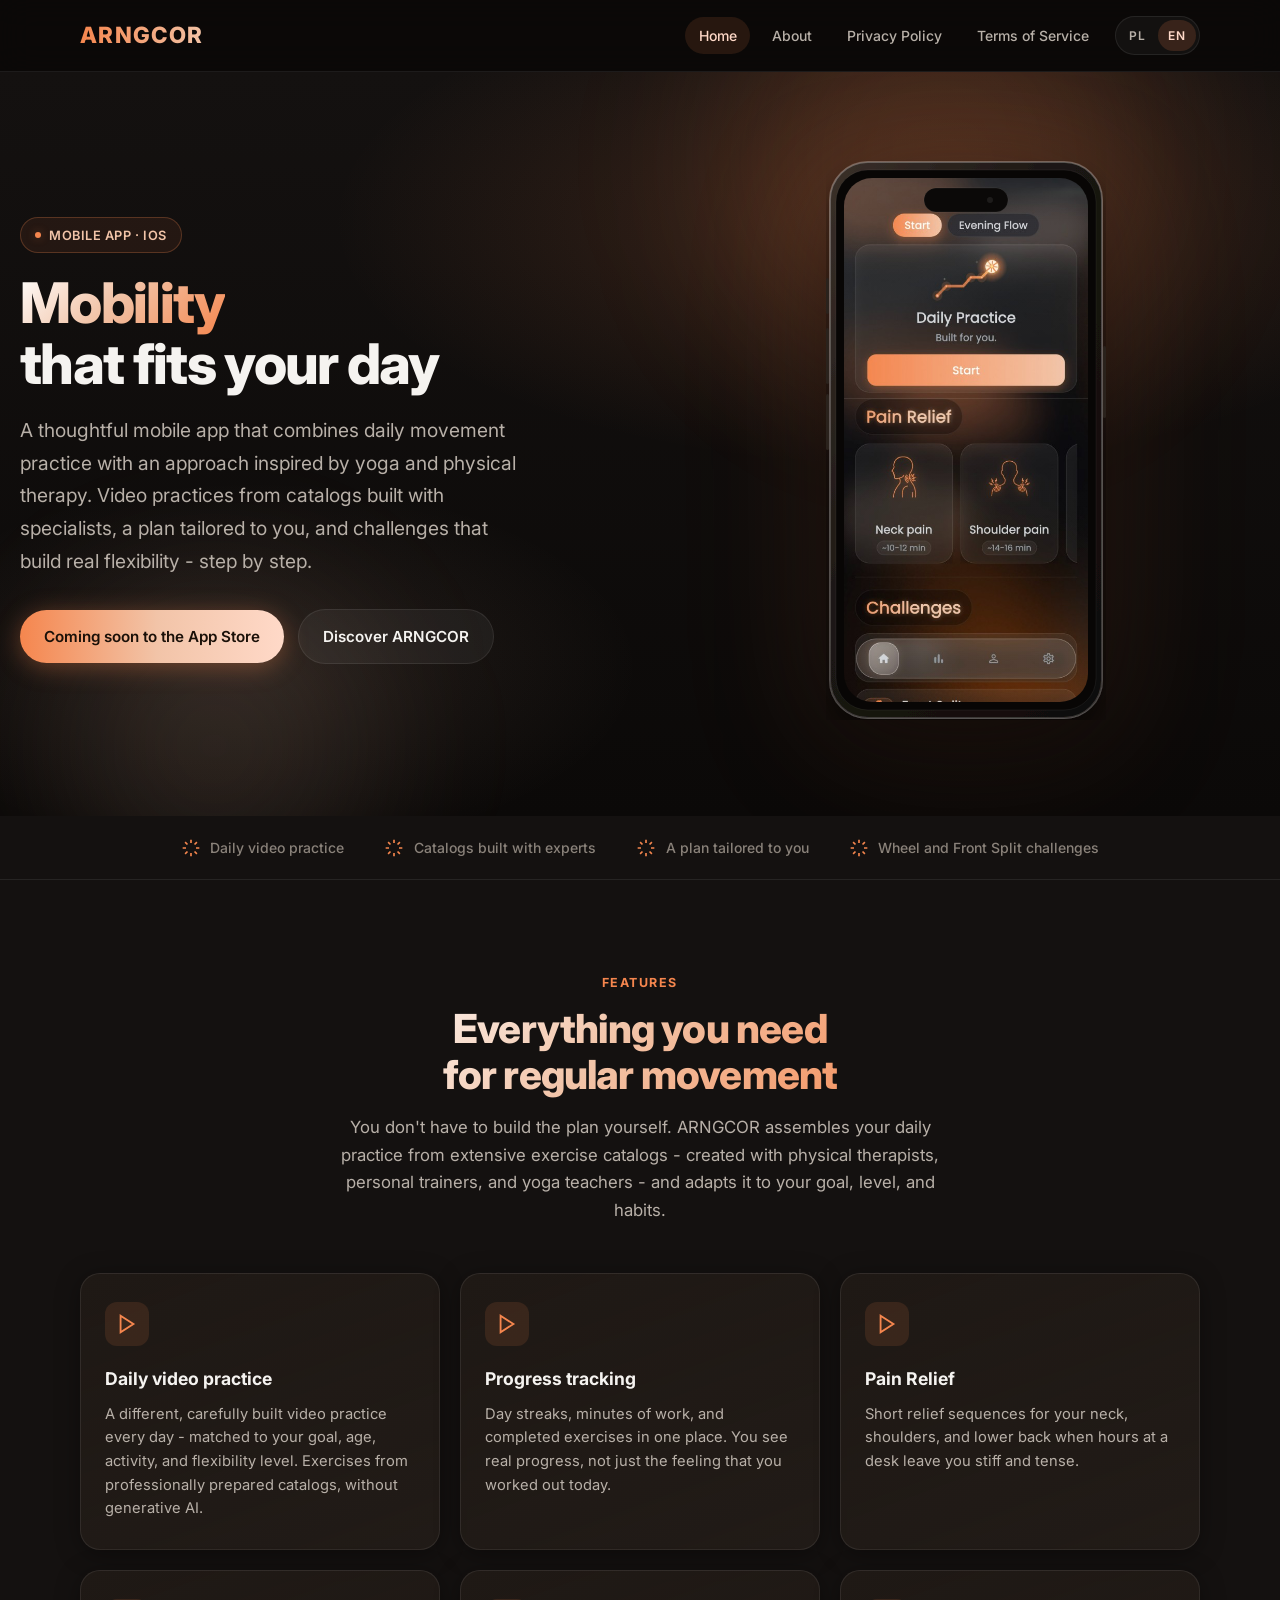
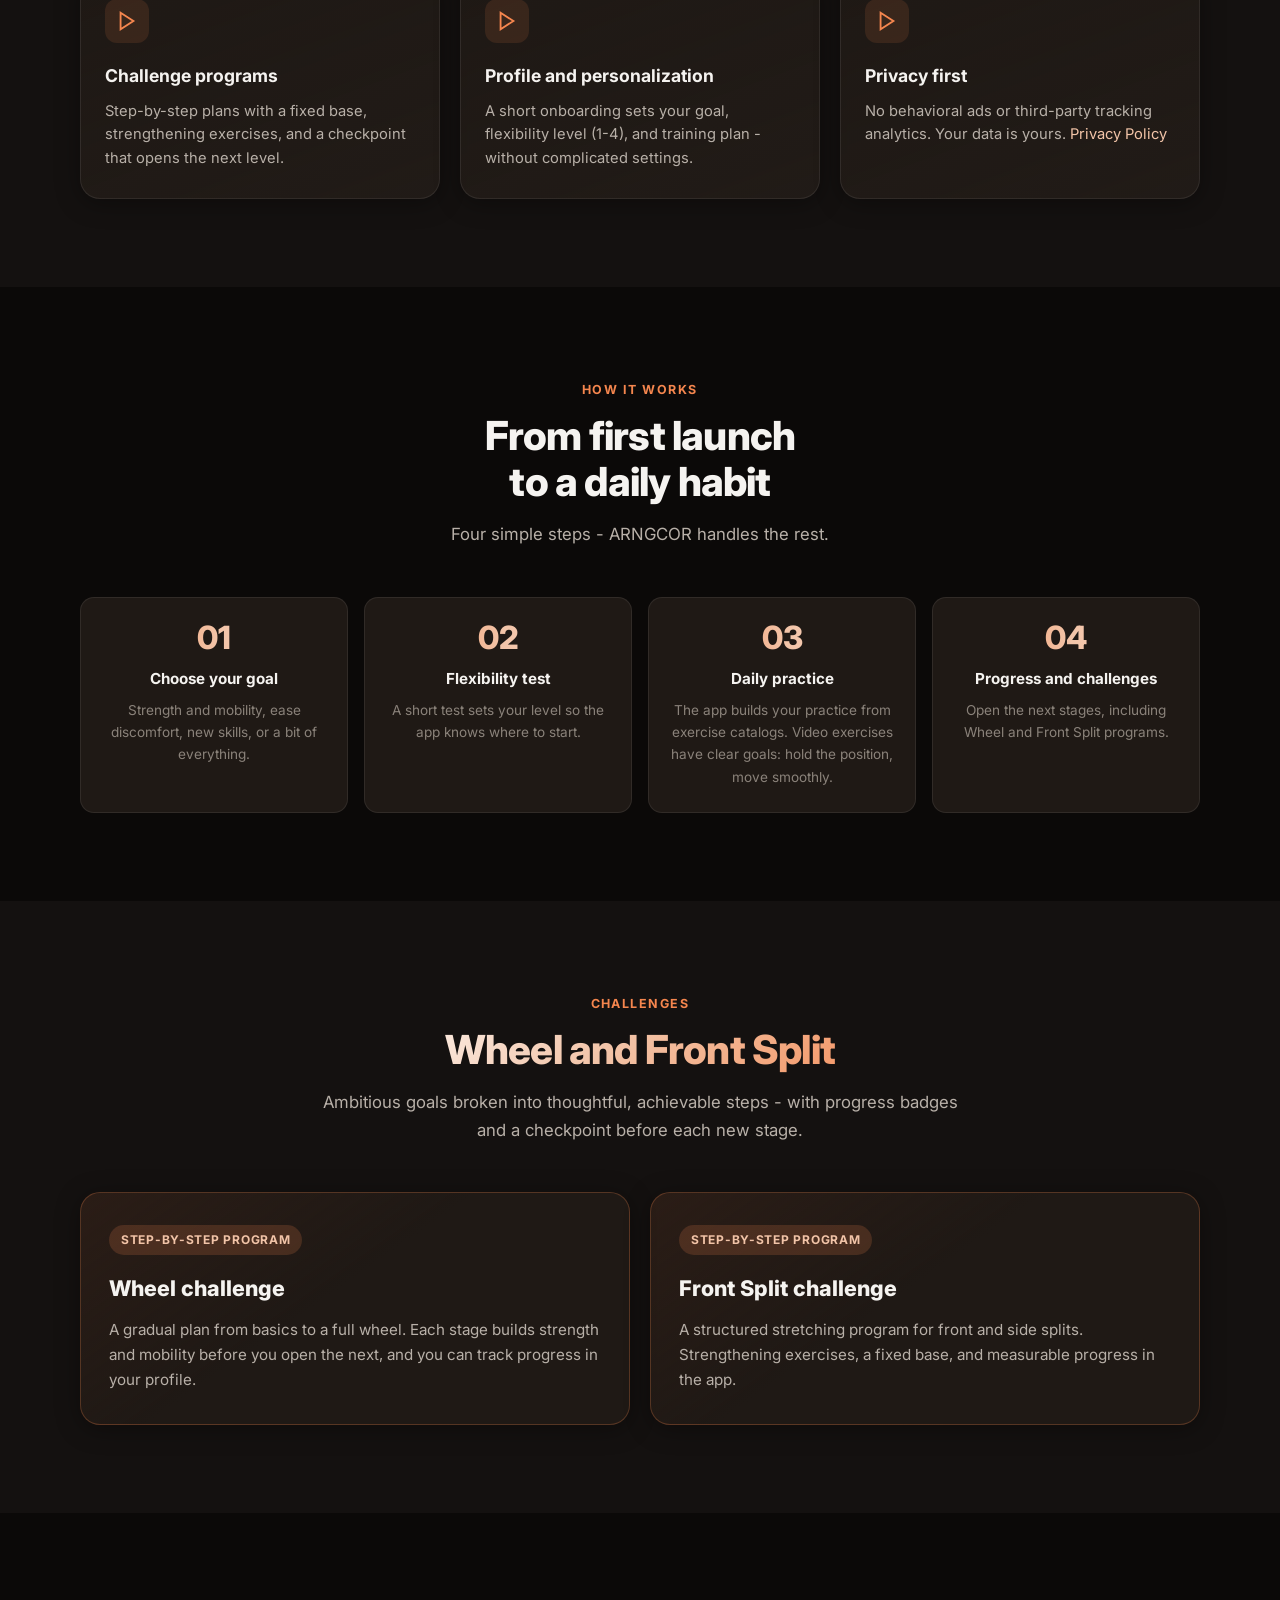
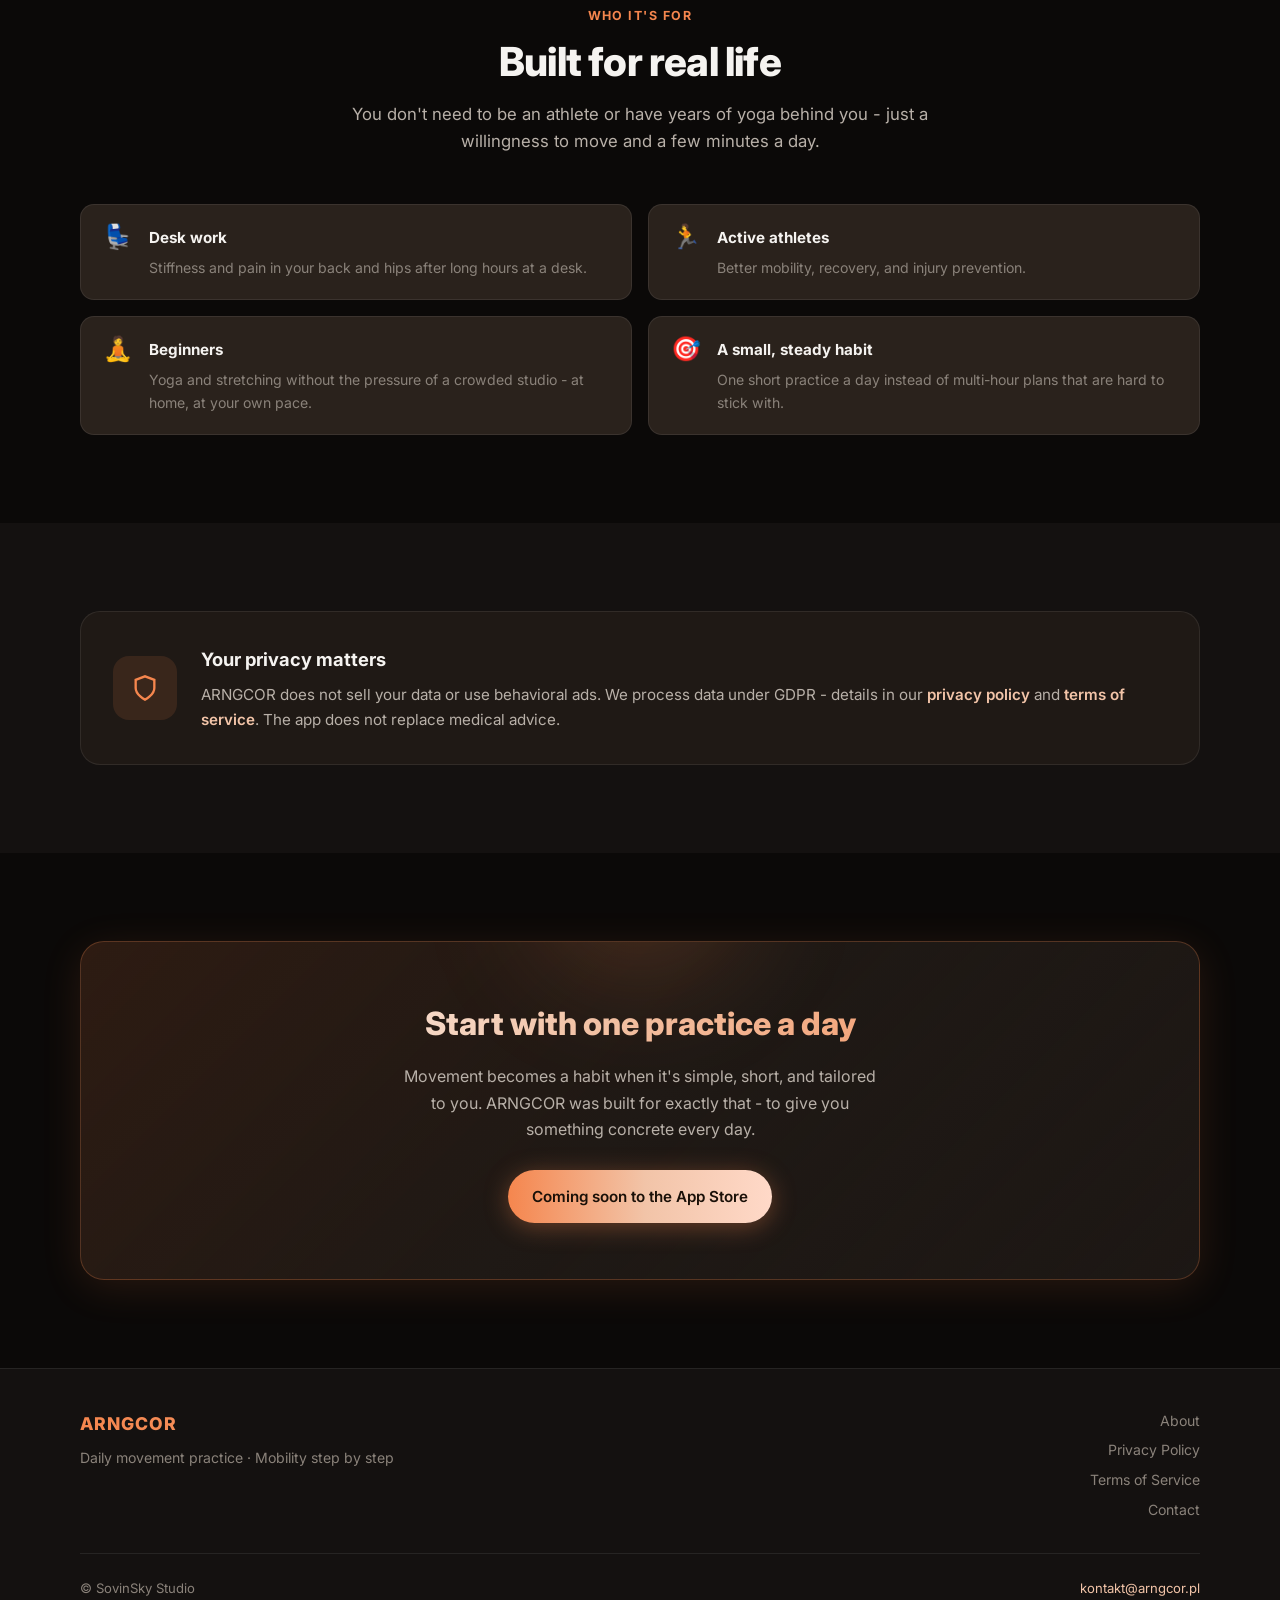
==== commit e58ab189: "Użyj ikony aplikacji jako favicon na stronie. Zamiast screenshota app-home.png: favicon 32px, apple-" ====
--- a/index.html
+++ b/index.html
@@ -13,8 +13,9 @@
   <link rel="alternate" hreflang="pl" href="https://arngcor.pl/">
   <link rel="alternate" hreflang="en" href="https://arngcor.pl/en/">
   <link rel="alternate" hreflang="x-default" href="https://arngcor.pl/en/">
-  <link rel="icon" href="/images/app-home.png" type="image/png">
-  <link rel="apple-touch-icon" href="/images/app-home.png">
+  <link rel="icon" href="/images/favicon-32x32.png" sizes="32x32" type="image/png">
+  <link rel="apple-touch-icon" href="/images/apple-touch-icon.png">
+  <link rel="manifest" href="/site.webmanifest">
   <meta property="og:type" content="website">
   <meta property="og:site_name" content="ARNGCOR">
   <meta property="og:locale" content="pl_PL">
@@ -32,7 +33,7 @@
   <link rel="preconnect" href="https://fonts.googleapis.com">
   <link rel="preconnect" href="https://fonts.gstatic.com" crossorigin>
   <link href="https://fonts.googleapis.com/css2?family=Inter:wght@400;500;600;700;800&display=swap" rel="stylesheet">
-  <script type="application/ld+json">{"@context":"https://schema.org","@graph":[{"@type":"Organization","@id":"https://arngcor.pl/#organization","name":"SovinSky Studio","url":"https://arngcor.pl","email":"kontakt@arngcor.pl","logo":"https://arngcor.pl/images/app-home.png"},{"@type":"WebSite","@id":"https://arngcor.pl/#website","url":"https://arngcor.pl","name":"ARNGCOR","description":"Aplikacja mobilna ARNGCOR do codziennej praktyki ruchowej, rozciągania i mobilności. Wyzwania Mostek i Szpagat, sesje wideo i plan dopasowany do Ciebie.","inLanguage":"pl-PL","publisher":{"@id":"https://arngcor.pl/#organization"}},{"@type":"SoftwareApplication","@id":"https://arngcor.pl/#app","name":"ARNGCOR","applicationCategory":"HealthApplication","operatingSystem":"iOS","description":"Aplikacja mobilna ARNGCOR do codziennej praktyki ruchowej, rozciągania i mobilności. Wyzwania Mostek i Szpagat, sesje wideo i plan dopasowany do Ciebie.","url":"https://arngcor.pl","image":"https://arngcor.pl/images/app-home.png","offers":{"@type":"Offer","price":"0","priceCurrency":"PLN","availability":"https://schema.org/PreOrder"},"publisher":{"@id":"https://arngcor.pl/#organization"}}]}</script>
+  <script type="application/ld+json">{"@context":"https://schema.org","@graph":[{"@type":"Organization","@id":"https://arngcor.pl/#organization","name":"SovinSky Studio","url":"https://arngcor.pl","email":"kontakt@arngcor.pl","logo":"https://arngcor.pl/images/icon-512.png"},{"@type":"WebSite","@id":"https://arngcor.pl/#website","url":"https://arngcor.pl","name":"ARNGCOR","description":"Aplikacja mobilna ARNGCOR do codziennej praktyki ruchowej, rozciągania i mobilności. Wyzwania Mostek i Szpagat, sesje wideo i plan dopasowany do Ciebie.","inLanguage":"pl-PL","publisher":{"@id":"https://arngcor.pl/#organization"}},{"@type":"SoftwareApplication","@id":"https://arngcor.pl/#app","name":"ARNGCOR","applicationCategory":"HealthApplication","operatingSystem":"iOS","description":"Aplikacja mobilna ARNGCOR do codziennej praktyki ruchowej, rozciągania i mobilności. Wyzwania Mostek i Szpagat, sesje wideo i plan dopasowany do Ciebie.","url":"https://arngcor.pl","image":"https://arngcor.pl/images/app-home.png","offers":{"@type":"Offer","price":"0","priceCurrency":"PLN","availability":"https://schema.org/PreOrder"},"publisher":{"@id":"https://arngcor.pl/#organization"}}]}</script>
 
   <link rel="stylesheet" href="/css/site.css">
   <script src="/js/i18n.js"></script>
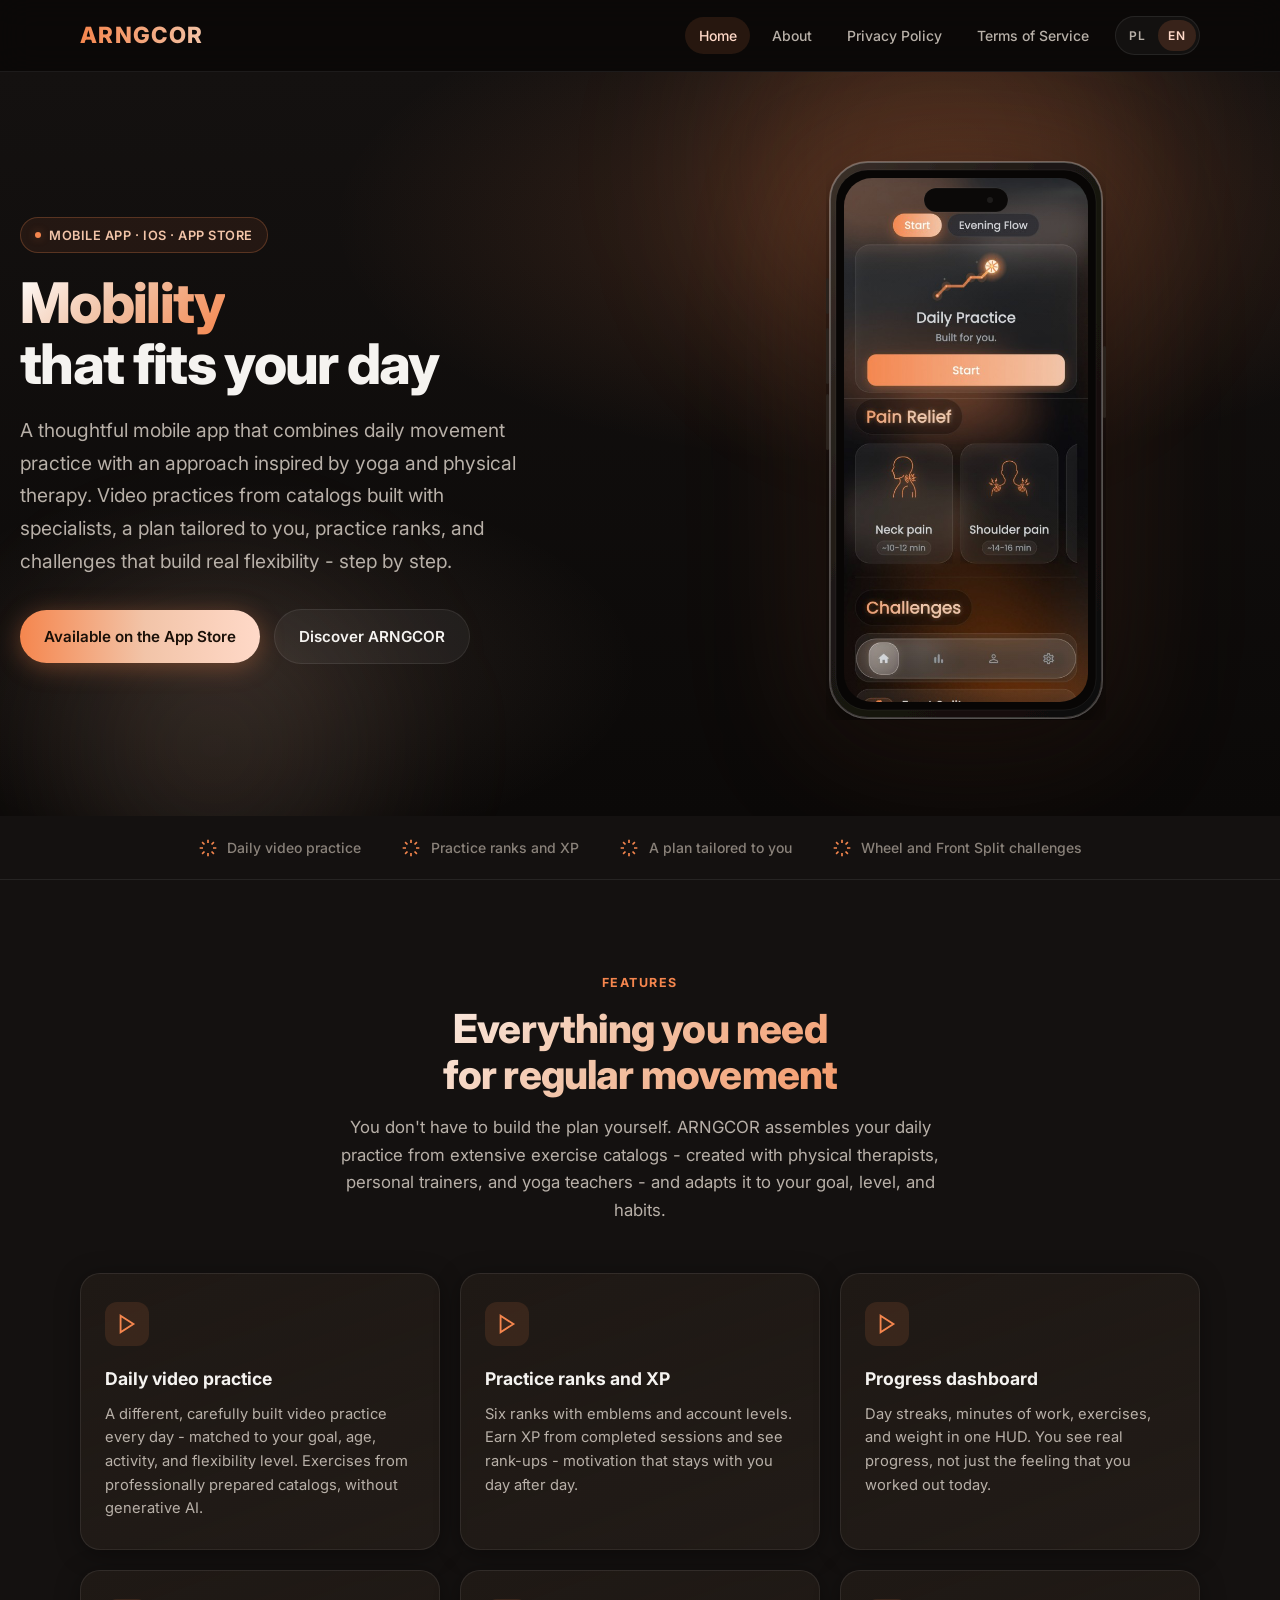
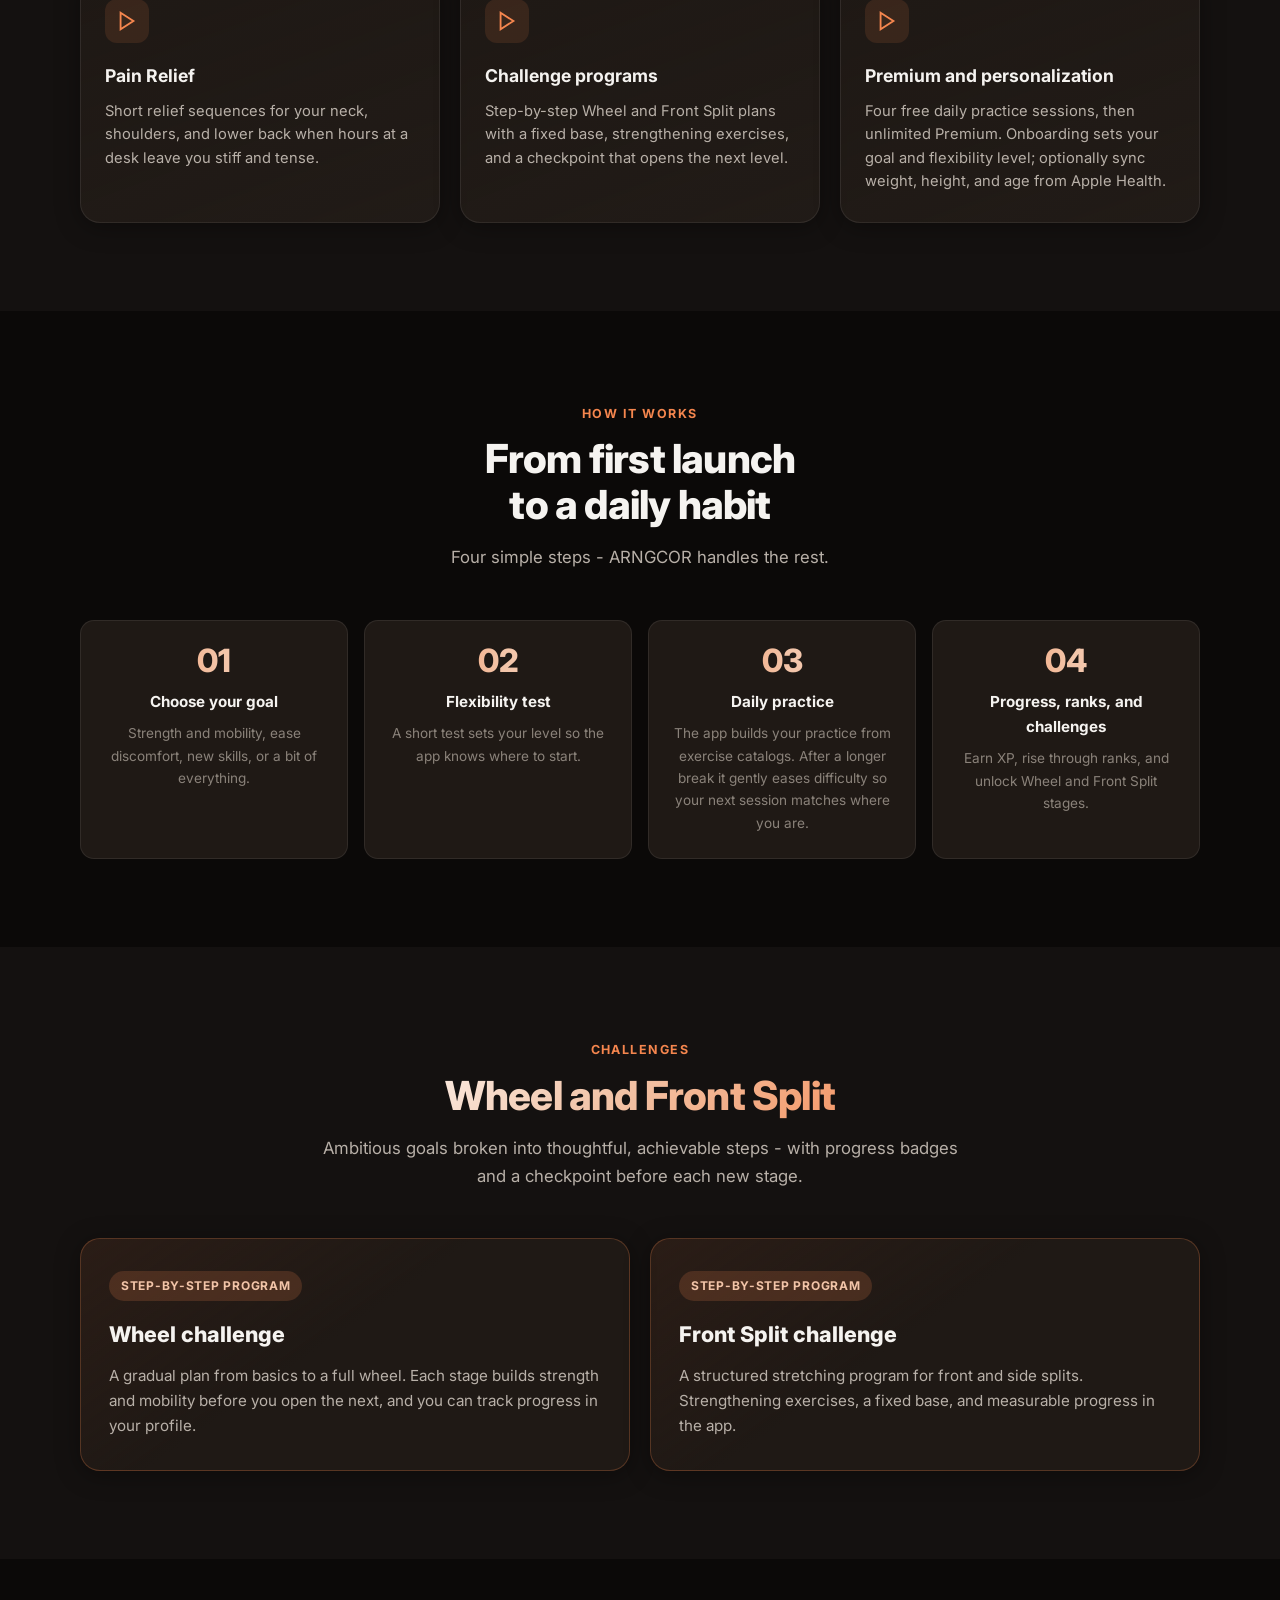
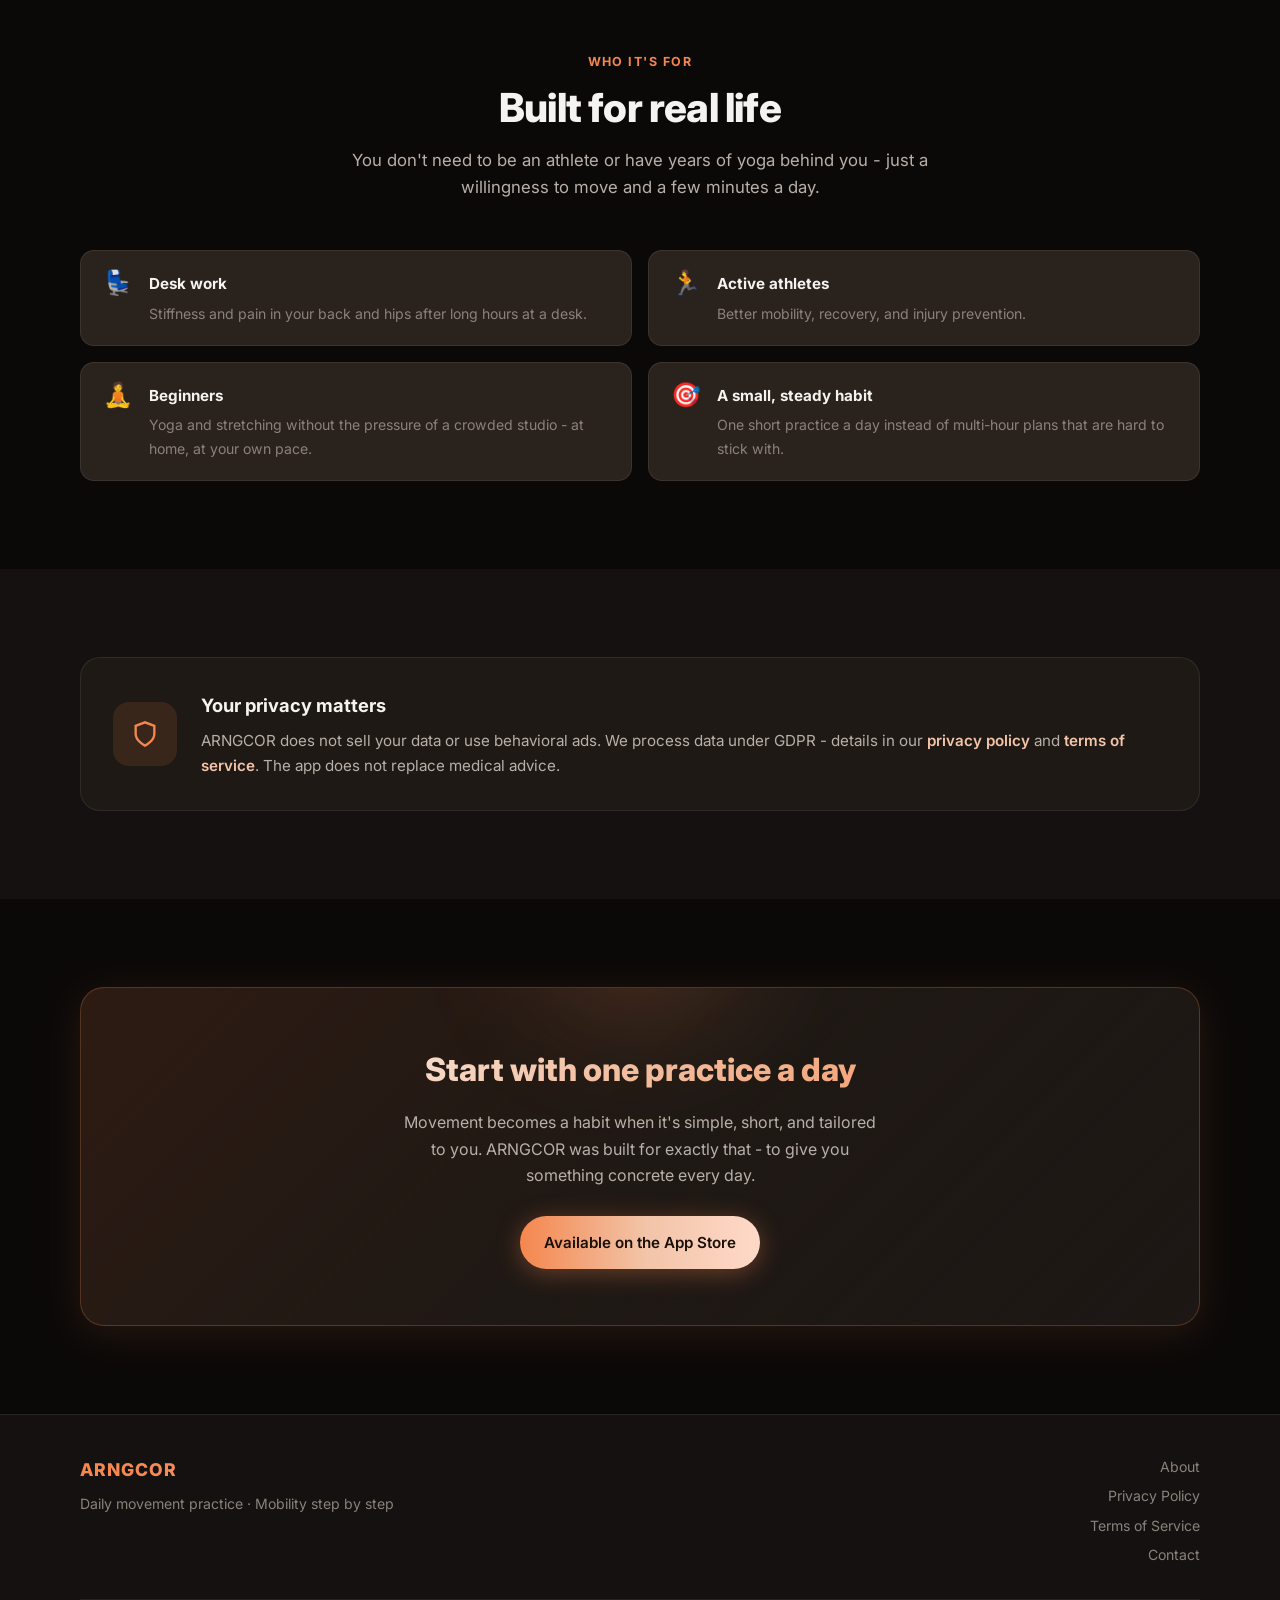
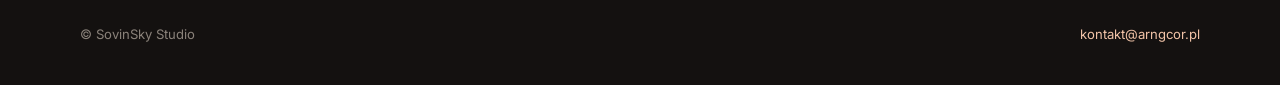
==== commit 0d7e1784: "Launch 2.0: status live, rangi/XP w copy oraz dokumenty 2026-10-13. CTA App Store jako live z pustym" ====
--- a/index.html
+++ b/index.html
@@ -3,8 +3,8 @@
 <head>
   <meta charset="utf-8">
   <meta name="viewport" content="width=device-width, initial-scale=1">
-  <title>ARNGCOR — aplikacja mobilna do mobilności, rozciągania i wyzwań Mostek oraz Szpagat</title>
-  <meta name="description" content="ARNGCOR to aplikacja mobilna na iOS do codziennej praktyki ruchowej, rozciągania i mobilności. Sesje wideo, plan dopasowany do Ciebie oraz wyzwania Mostek i Szpagat.">
+  <title>ARNGCOR - aplikacja mobilna do mobilności, rozciągania i wyzwań Mostek oraz Szpagat</title>
+  <meta name="description" content="ARNGCOR to aplikacja mobilna na iOS do codziennej praktyki ruchowej. Sesje wideo, rangi praktyki i XP, dashboard postępu oraz wyzwania Mostek i Szpagat.">
   <meta name="keywords" content="ARNGCOR, aplikacja mobilność, rozciąganie, joga, wyzwanie mostek, wyzwanie szpagat, aplikacja iOS, SovinSky Studio">
   <meta name="author" content="SovinSky Studio">
   <meta name="robots" content="index, follow, max-image-preview:large, max-snippet:-1, max-video-preview:-1">
@@ -19,21 +19,21 @@
   <meta property="og:type" content="website">
   <meta property="og:site_name" content="ARNGCOR">
   <meta property="og:locale" content="pl_PL">
-  <meta property="og:title" content="ARNGCOR — aplikacja mobilna do mobilności, rozciągania i wyzwań Mostek oraz Szpagat">
-  <meta property="og:description" content="ARNGCOR to aplikacja mobilna na iOS do codziennej praktyki ruchowej, rozciągania i mobilności. Sesje wideo, plan dopasowany do Ciebie oraz wyzwania Mostek i Szpagat.">
+  <meta property="og:title" content="ARNGCOR - aplikacja mobilna do mobilności, rozciągania i wyzwań Mostek oraz Szpagat">
+  <meta property="og:description" content="ARNGCOR to aplikacja mobilna na iOS do codziennej praktyki ruchowej. Sesje wideo, rangi praktyki i XP, dashboard postępu oraz wyzwania Mostek i Szpagat.">
   <meta property="og:url" content="https://arngcor.pl/">
   <meta property="og:image" content="https://arngcor.pl/images/app-home.png">
   <meta property="og:image:width" content="499">
   <meta property="og:image:height" content="1024">
   <meta property="og:image:alt" content="Ekran aplikacji mobilnej ARNGCOR">
   <meta name="twitter:card" content="summary_large_image">
-  <meta name="twitter:title" content="ARNGCOR — aplikacja mobilna do mobilności, rozciągania i wyzwań Mostek oraz Szpagat">
-  <meta name="twitter:description" content="ARNGCOR to aplikacja mobilna na iOS do codziennej praktyki ruchowej, rozciągania i mobilności. Sesje wideo, plan dopasowany do Ciebie oraz wyzwania Mostek i Szpagat.">
+  <meta name="twitter:title" content="ARNGCOR - aplikacja mobilna do mobilności, rozciągania i wyzwań Mostek oraz Szpagat">
+  <meta name="twitter:description" content="ARNGCOR to aplikacja mobilna na iOS do codziennej praktyki ruchowej. Sesje wideo, rangi praktyki i XP, dashboard postępu oraz wyzwania Mostek i Szpagat.">
   <meta name="twitter:image" content="https://arngcor.pl/images/app-home.png">
   <link rel="preconnect" href="https://fonts.googleapis.com">
   <link rel="preconnect" href="https://fonts.gstatic.com" crossorigin>
   <link href="https://fonts.googleapis.com/css2?family=Inter:wght@400;500;600;700;800&display=swap" rel="stylesheet">
-  <script type="application/ld+json">{"@context":"https://schema.org","@graph":[{"@type":"Organization","@id":"https://arngcor.pl/#organization","name":"SovinSky Studio","url":"https://arngcor.pl","email":"kontakt@arngcor.pl","logo":"https://arngcor.pl/images/icon-512.png"},{"@type":"WebSite","@id":"https://arngcor.pl/#website","url":"https://arngcor.pl","name":"ARNGCOR","description":"Aplikacja mobilna ARNGCOR do codziennej praktyki ruchowej, rozciągania i mobilności. Wyzwania Mostek i Szpagat, sesje wideo i plan dopasowany do Ciebie.","inLanguage":"pl-PL","publisher":{"@id":"https://arngcor.pl/#organization"}},{"@type":"SoftwareApplication","@id":"https://arngcor.pl/#app","name":"ARNGCOR","applicationCategory":"HealthApplication","operatingSystem":"iOS","description":"Aplikacja mobilna ARNGCOR do codziennej praktyki ruchowej, rozciągania i mobilności. Wyzwania Mostek i Szpagat, sesje wideo i plan dopasowany do Ciebie.","url":"https://arngcor.pl","image":"https://arngcor.pl/images/app-home.png","offers":{"@type":"Offer","price":"0","priceCurrency":"PLN","availability":"https://schema.org/PreOrder"},"publisher":{"@id":"https://arngcor.pl/#organization"}}]}</script>
+  <script type="application/ld+json">{"@context":"https://schema.org","@graph":[{"@type":"Organization","@id":"https://arngcor.pl/#organization","name":"SovinSky Studio","url":"https://arngcor.pl","email":"kontakt@arngcor.pl","logo":"https://arngcor.pl/images/icon-512.png"},{"@type":"WebSite","@id":"https://arngcor.pl/#website","url":"https://arngcor.pl","name":"ARNGCOR","description":"Aplikacja mobilna ARNGCOR do codziennej praktyki ruchowej, rozciągania i mobilności. Rangi praktyki, wyzwania Mostek i Szpagat, sesje wideo i plan dopasowany do Ciebie.","inLanguage":"pl-PL","publisher":{"@id":"https://arngcor.pl/#organization"}},{"@type":"SoftwareApplication","@id":"https://arngcor.pl/#app","name":"ARNGCOR","applicationCategory":"HealthApplication","operatingSystem":"iOS","description":"Aplikacja mobilna ARNGCOR do codziennej praktyki ruchowej, rozciągania i mobilności. Rangi praktyki, wyzwania Mostek i Szpagat, sesje wideo i plan dopasowany do Ciebie.","url":"https://arngcor.pl","image":"https://arngcor.pl/images/app-home.png","offers":{"@type":"Offer","price":"0","priceCurrency":"PLN","availability":"https://schema.org/InStock"},"publisher":{"@id":"https://arngcor.pl/#organization"}}]}</script>
 
   <link rel="stylesheet" href="/css/site.css">
   <script src="/js/i18n.js"></script>
@@ -65,14 +65,16 @@
       <div class="hero-copy reveal">
         <div class="hero-eyebrow">
           <span class="hero-eyebrow-dot" aria-hidden="true"></span>
-          Aplikacja mobilna · iOS
+          Aplikacja mobilna · iOS · App Store
         </div>
         <h1 class="hero-title">
           <span class="text-gradient">Mobilność</span>, która<br>pasuje do Twojego dnia
         </h1>
-        <p class="hero-lead">Przemyślana aplikacja mobilna, która łączy codzienną praktykę ruchową z podejściem inspirowanym jogą i fizjoterapią. Sesje wideo z katalogów opracowanych ze specjalistami, plan dopasowany do Ciebie i wyzwania, które realnie budują elastyczność - krok po kroku.</p>
+        <p class="hero-lead">Przemyślana aplikacja mobilna, która łączy codzienną praktykę ruchową z podejściem inspirowanym jogą i fizjoterapią. Sesje wideo z katalogów opracowanych ze specjalistami, plan dopasowany do Ciebie, rangi praktyki i wyzwania, które realnie budują elastyczność - krok po kroku.</p>
         <div class="hero-actions">
-          <span class="btn btn-primary">Wkrótce w App Store</span>
+          
+          <span class="btn btn-primary">Dostępna w App Store</span>
+          
           <a href="o-nas.html" class="btn btn-ghost">Poznaj ARNGCOR</a>
         </div>
       </div>
@@ -123,7 +125,7 @@
       
       <div class="trust-item">
         <svg class="trust-icon" viewBox="0 0 24 24" fill="none" stroke="currentColor" stroke-width="2"><path d="M12 2v4M12 18v4M4.93 4.93l2.83 2.83M16.24 16.24l2.83 2.83M2 12h4M18 12h4M4.93 19.07l2.83-2.83M16.24 7.76l2.83-2.83"/></svg>
-        Katalogi opracowane z ekspertami
+        Rangi praktyki i XP
       </div>
       
       <div class="trust-item">
@@ -160,11 +162,19 @@
           <div class="feature-icon">
             <svg width="22" height="22" viewBox="0 0 24 24" fill="none" stroke="currentColor" stroke-width="2"><polygon points="5 3 19 12 5 21 5 3"/></svg>
           </div>
-          <h3>Śledzenie postępu</h3>
-          <p>Serie dni, minuty pracy i wykonane ćwiczenia w jednym miejscu. Widzisz realny progres, a nie tylko wrażenie, że „dzisiaj ćwiczyłem”.</p>
+          <h3>Rangi praktyki i XP</h3>
+          <p>Sześć rang z emblemami i poziomami konta. Za ukończone sesje zbierasz XP i widzisz awanse - motywacja, która zostaje z Tobą dzień po dniu.</p>
         </article>
         
         <article class="feature-card reveal reveal-delay-3">
+          <div class="feature-icon">
+            <svg width="22" height="22" viewBox="0 0 24 24" fill="none" stroke="currentColor" stroke-width="2"><polygon points="5 3 19 12 5 21 5 3"/></svg>
+          </div>
+          <h3>Dashboard postępu</h3>
+          <p>Serie dni, minuty pracy, ćwiczenia i waga w jednym HUD. Widzisz realny progres, a nie tylko wrażenie, że „dzisiaj ćwiczyłem”.</p>
+        </article>
+        
+        <article class="feature-card reveal reveal-delay-4">
           <div class="feature-icon">
             <svg width="22" height="22" viewBox="0 0 24 24" fill="none" stroke="currentColor" stroke-width="2"><polygon points="5 3 19 12 5 21 5 3"/></svg>
           </div>
@@ -172,28 +182,20 @@
           <p>Krótkie sekwencje ulgi na szyję, barki i odcinek lędźwiowy, gdy po wielu godzinach przy biurku czujesz sztywność i napięcie.</p>
         </article>
         
-        <article class="feature-card reveal reveal-delay-4">
+        <article class="feature-card reveal reveal-delay-5">
           <div class="feature-icon">
             <svg width="22" height="22" viewBox="0 0 24 24" fill="none" stroke="currentColor" stroke-width="2"><polygon points="5 3 19 12 5 21 5 3"/></svg>
           </div>
           <h3>Programy wyzwań</h3>
-          <p>Etapowe plany z częścią stałą, ćwiczeniami wzmacniającymi i sprawdzianem, który odblokowuje kolejny poziom.</p>
-        </article>
-        
-        <article class="feature-card reveal reveal-delay-5">
-          <div class="feature-icon">
-            <svg width="22" height="22" viewBox="0 0 24 24" fill="none" stroke="currentColor" stroke-width="2"><polygon points="5 3 19 12 5 21 5 3"/></svg>
-          </div>
-          <h3>Profil i personalizacja</h3>
-          <p>Krótki onboarding ustawia cel, poziom elastyczności (1-4) i plan treningowy - bez skomplikowanych ustawień.</p>
+          <p>Etapowe plany Mostek i Szpagat z częścią stałą, ćwiczeniami wzmacniającymi i sprawdzianem, który odblokowuje kolejny poziom.</p>
         </article>
         
         <article class="feature-card reveal reveal-delay-6">
           <div class="feature-icon">
             <svg width="22" height="22" viewBox="0 0 24 24" fill="none" stroke="currentColor" stroke-width="2"><polygon points="5 3 19 12 5 21 5 3"/></svg>
           </div>
-          <h3>Prywatność w centrum</h3>
-          <p>Bez reklam behawioralnych i zewnętrznej analityki śledzącej. Twoje dane - Twoja sprawa. <a href="polityka-prywatnosci.html">Polityka prywatności</a></p>
+          <h3>Premium i personalizacja</h3>
+          <p>Cztery darmowe sesje codziennej praktyki, potem subskrypcja Premium bez limitu. Onboarding ustawia cel i poziom elastyczności; opcjonalnie synchronizacja wagi, wzrostu i wieku z Apple Zdrowie.</p>
         </article>
         
       </div>
@@ -221,12 +223,12 @@
         
         <article class="step-card reveal reveal-delay-3">
           <h3>Codzienna sesja</h3>
-          <p>Aplikacja układa sesję z katalogów ćwiczeń. Ćwiczenia wideo mają jasne cele: utrzymaj pozycję, wykonuj płynnie.</p>
+          <p>Aplikacja układa sesję z katalogów ćwiczeń. Po dłuższej przerwie delikatnie dopasowuje trudność, żeby kolejna sesja znów pasowała do Ciebie.</p>
         </article>
         
         <article class="step-card reveal reveal-delay-4">
-          <h3>Postęp i wyzwania</h3>
-          <p>Odblokowuj kolejne etapy, w tym programy Mostek i Szpagat.</p>
+          <h3>Postęp, rangi i wyzwania</h3>
+          <p>Zbieraj XP, awansuj w rangach i odblokowuj etapy Mostek oraz Szpagat.</p>
         </article>
         
       </div>
@@ -320,7 +322,9 @@
         <div class="cta-banner-glow" aria-hidden="true"></div>
         <h2 class="text-gradient">Zacznij od jednej sesji dziennie</h2>
         <p>Ruch staje się nawykiem, gdy jest prosty, krótki i dopasowany do Ciebie. ARNGCOR zostało stworzone dokładnie po to - żeby codziennie dawało Ci coś konkretnego.</p>
-        <span class="btn btn-primary">Wkrótce w App Store</span>
+        
+        <span class="btn btn-primary">Dostępna w App Store</span>
+        
       </div>
     </div>
   </section>
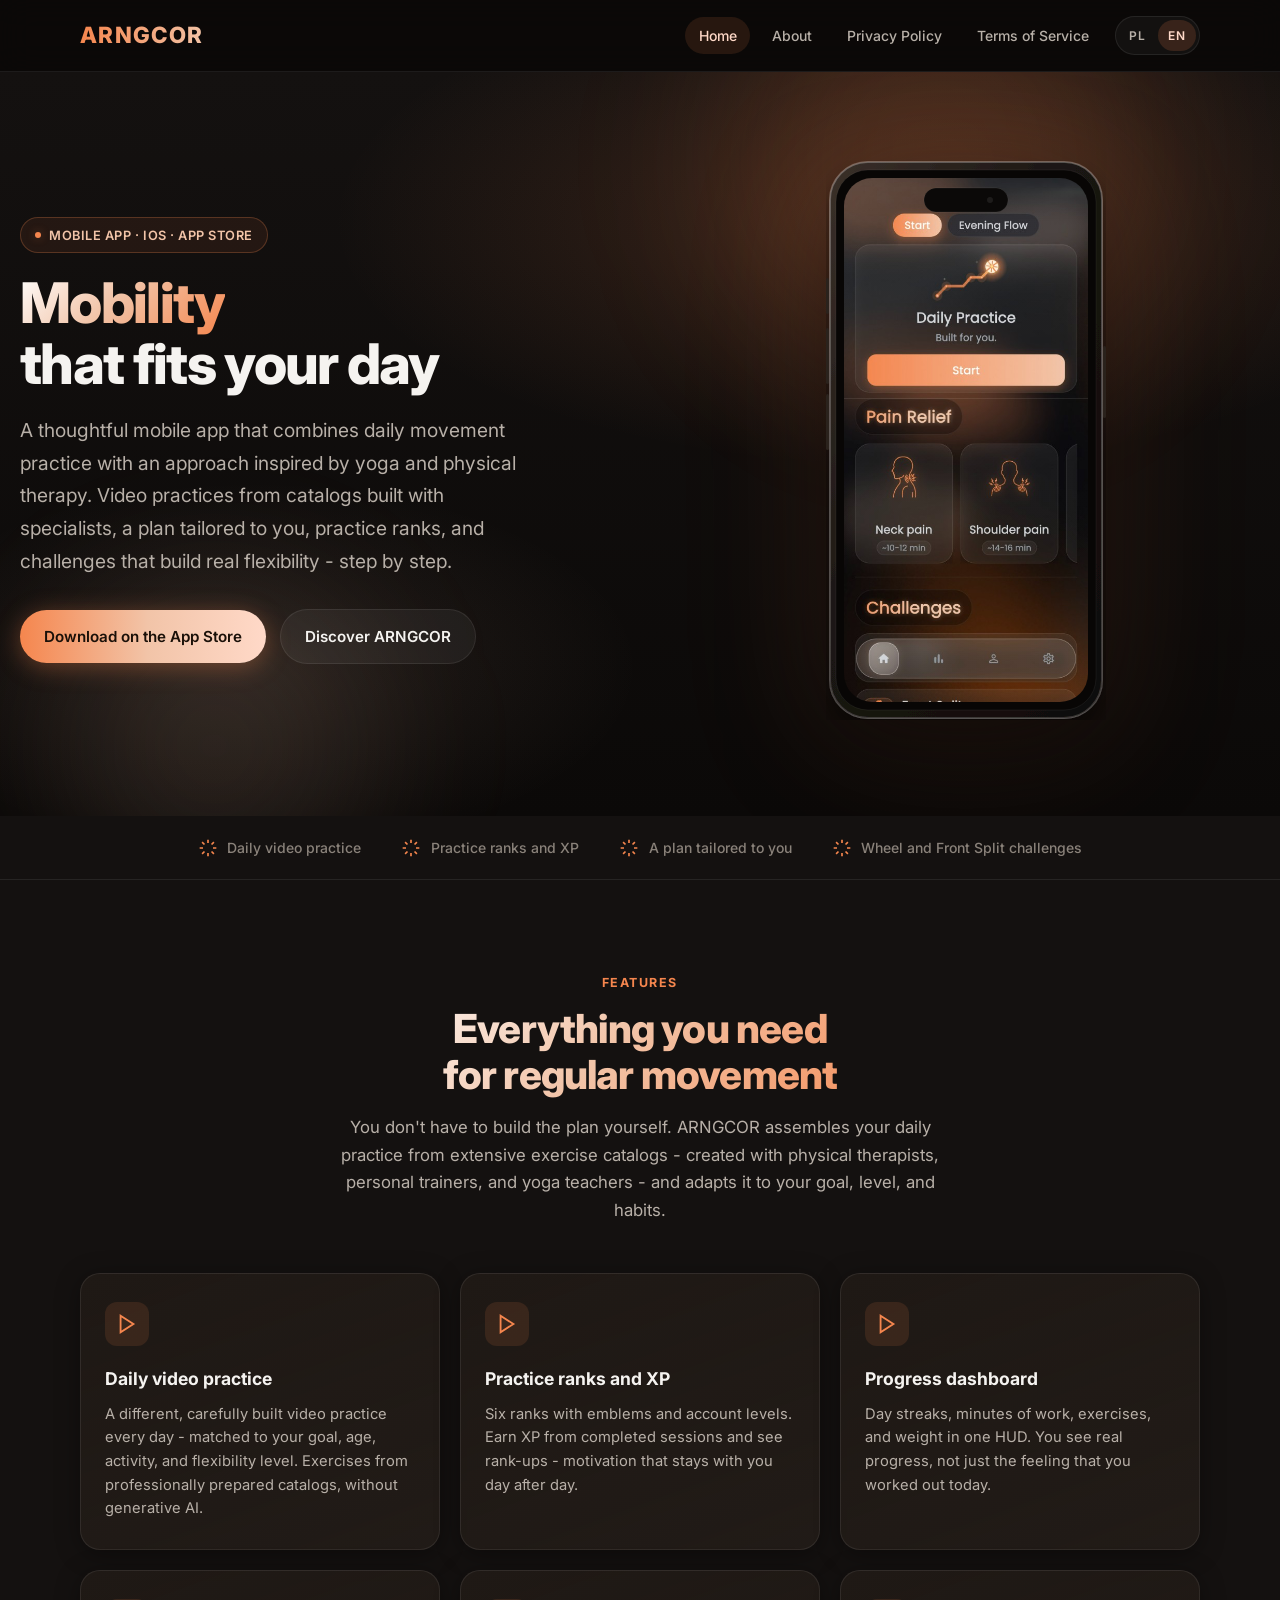
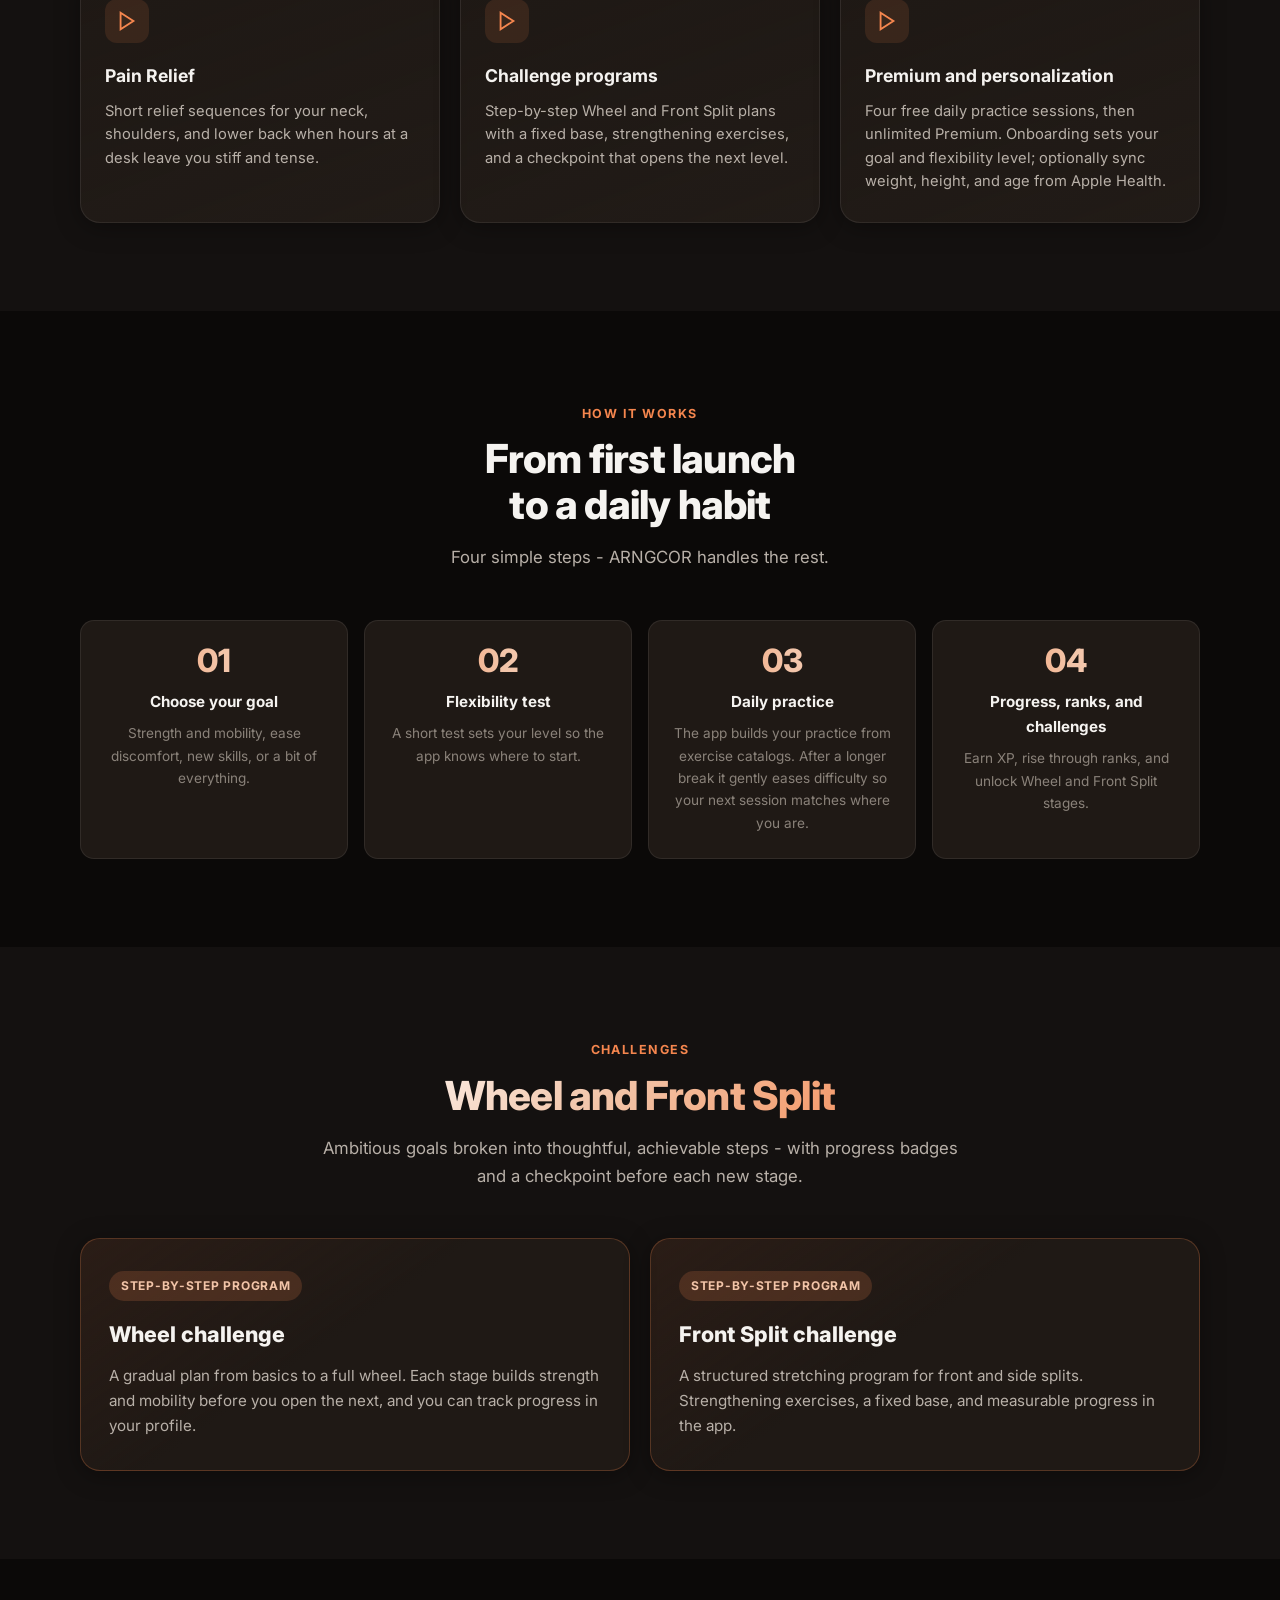
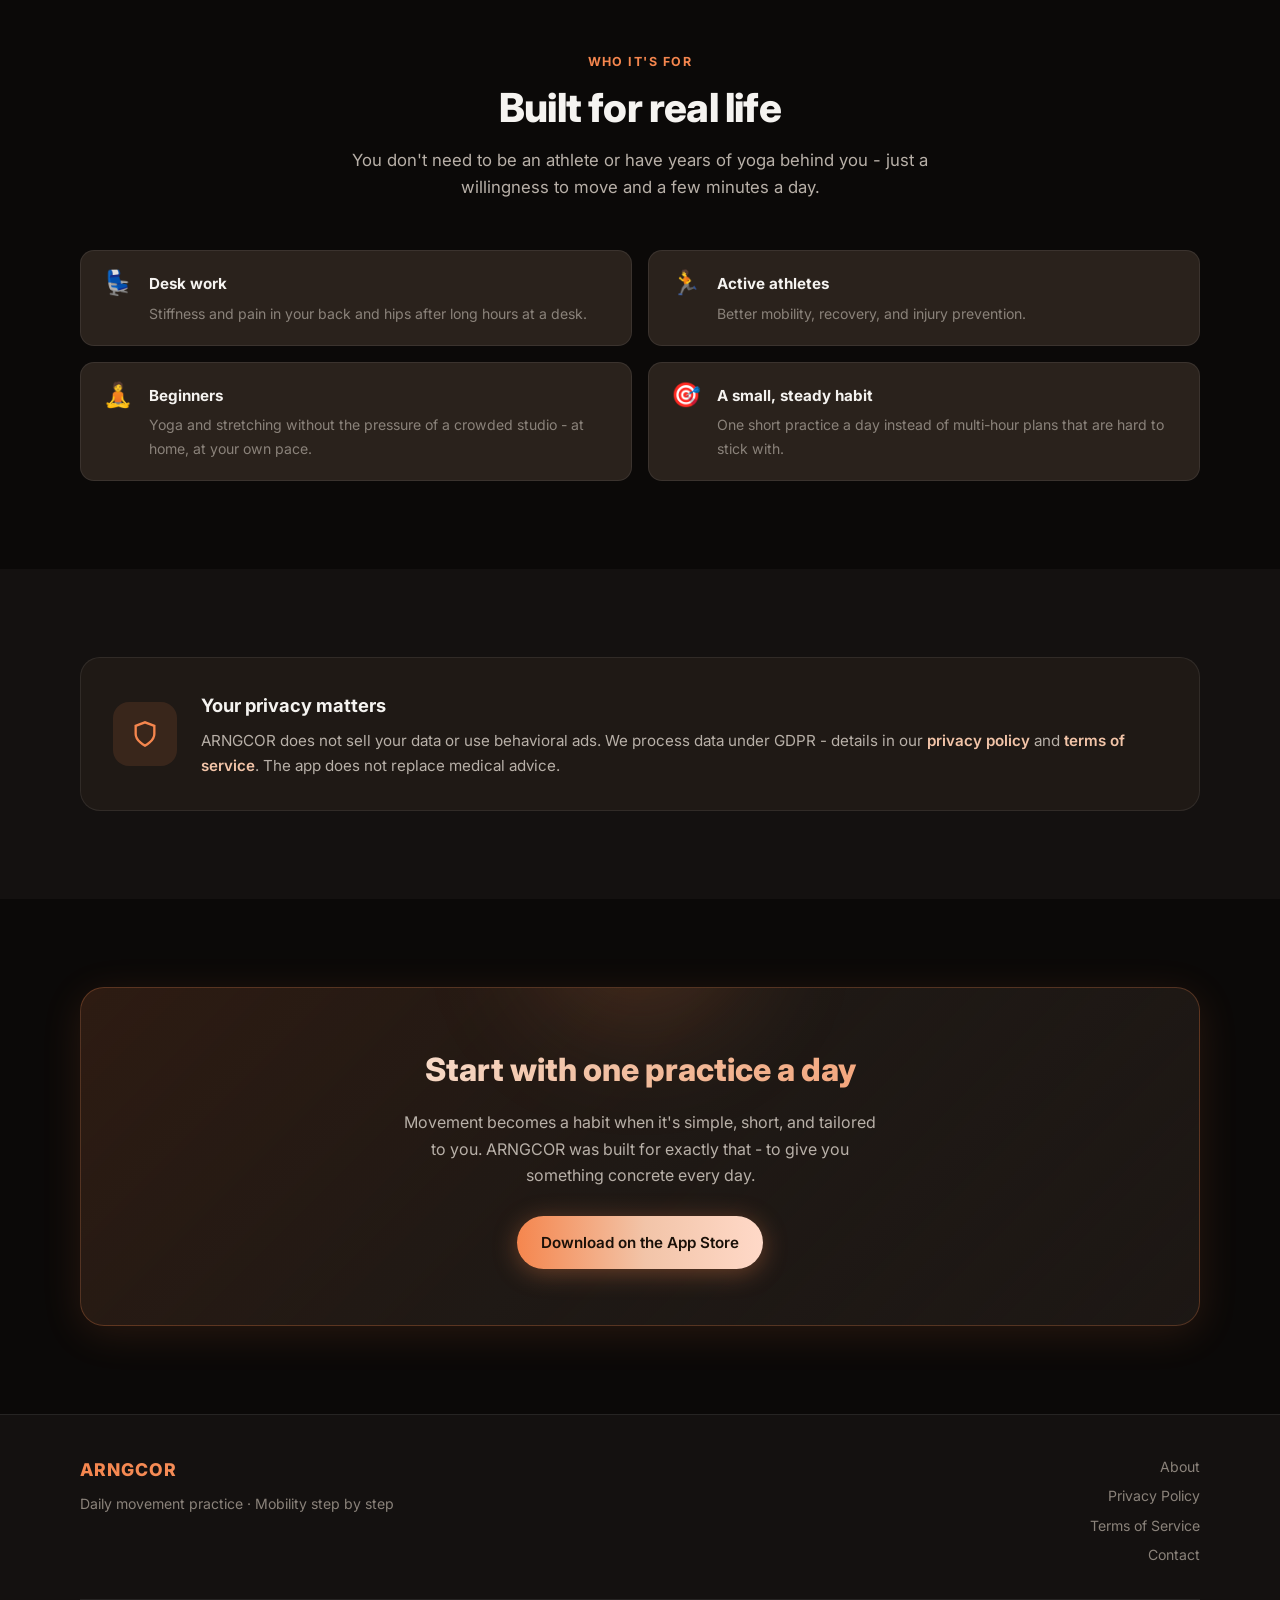
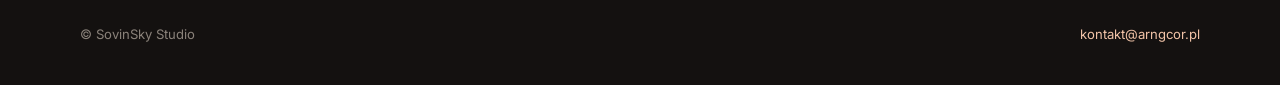
==== commit ed34ae46: "Update App Store CTA copy to Pobierz w App Store. Co-authored-by: Cursor <cursoragent@cursor.com>" ====
--- a/index.html
+++ b/index.html
@@ -33,7 +33,7 @@
   <link rel="preconnect" href="https://fonts.googleapis.com">
   <link rel="preconnect" href="https://fonts.gstatic.com" crossorigin>
   <link href="https://fonts.googleapis.com/css2?family=Inter:wght@400;500;600;700;800&display=swap" rel="stylesheet">
-  <script type="application/ld+json">{"@context":"https://schema.org","@graph":[{"@type":"Organization","@id":"https://arngcor.pl/#organization","name":"SovinSky Studio","url":"https://arngcor.pl","email":"kontakt@arngcor.pl","logo":"https://arngcor.pl/images/icon-512.png"},{"@type":"WebSite","@id":"https://arngcor.pl/#website","url":"https://arngcor.pl","name":"ARNGCOR","description":"Aplikacja mobilna ARNGCOR do codziennej praktyki ruchowej, rozciągania i mobilności. Rangi praktyki, wyzwania Mostek i Szpagat, sesje wideo i plan dopasowany do Ciebie.","inLanguage":"pl-PL","publisher":{"@id":"https://arngcor.pl/#organization"}},{"@type":"SoftwareApplication","@id":"https://arngcor.pl/#app","name":"ARNGCOR","applicationCategory":"HealthApplication","operatingSystem":"iOS","description":"Aplikacja mobilna ARNGCOR do codziennej praktyki ruchowej, rozciągania i mobilności. Rangi praktyki, wyzwania Mostek i Szpagat, sesje wideo i plan dopasowany do Ciebie.","url":"https://arngcor.pl","image":"https://arngcor.pl/images/app-home.png","offers":{"@type":"Offer","price":"0","priceCurrency":"PLN","availability":"https://schema.org/InStock"},"publisher":{"@id":"https://arngcor.pl/#organization"}}]}</script>
+  <script type="application/ld+json">{"@context":"https://schema.org","@graph":[{"@type":"Organization","@id":"https://arngcor.pl/#organization","name":"SovinSky Studio","url":"https://arngcor.pl","email":"kontakt@arngcor.pl","logo":"https://arngcor.pl/images/icon-512.png"},{"@type":"WebSite","@id":"https://arngcor.pl/#website","url":"https://arngcor.pl","name":"ARNGCOR","description":"Aplikacja mobilna ARNGCOR do codziennej praktyki ruchowej, rozciągania i mobilności. Rangi praktyki, wyzwania Mostek i Szpagat, sesje wideo i plan dopasowany do Ciebie.","inLanguage":"pl-PL","publisher":{"@id":"https://arngcor.pl/#organization"}},{"@type":"SoftwareApplication","@id":"https://arngcor.pl/#app","name":"ARNGCOR","applicationCategory":"HealthApplication","operatingSystem":"iOS","description":"Aplikacja mobilna ARNGCOR do codziennej praktyki ruchowej, rozciągania i mobilności. Rangi praktyki, wyzwania Mostek i Szpagat, sesje wideo i plan dopasowany do Ciebie.","url":"https://apps.apple.com/pl/app/arngcor/id6772146674?l=pl","image":"https://arngcor.pl/images/app-home.png","offers":{"@type":"Offer","price":"0","priceCurrency":"PLN","availability":"https://schema.org/InStock"},"publisher":{"@id":"https://arngcor.pl/#organization"},"downloadUrl":"https://apps.apple.com/pl/app/arngcor/id6772146674?l=pl"}]}</script>
 
   <link rel="stylesheet" href="/css/site.css">
   <script src="/js/i18n.js"></script>
@@ -73,7 +73,7 @@
         <p class="hero-lead">Przemyślana aplikacja mobilna, która łączy codzienną praktykę ruchową z podejściem inspirowanym jogą i fizjoterapią. Sesje wideo z katalogów opracowanych ze specjalistami, plan dopasowany do Ciebie, rangi praktyki i wyzwania, które realnie budują elastyczność - krok po kroku.</p>
         <div class="hero-actions">
           
-          <span class="btn btn-primary">Dostępna w App Store</span>
+          <a href="https://apps.apple.com/pl/app/arngcor/id6772146674?l=pl" class="btn btn-primary" rel="noopener" target="_blank">Pobierz w App Store</a>
           
           <a href="o-nas.html" class="btn btn-ghost">Poznaj ARNGCOR</a>
         </div>
@@ -323,7 +323,7 @@
         <h2 class="text-gradient">Zacznij od jednej sesji dziennie</h2>
         <p>Ruch staje się nawykiem, gdy jest prosty, krótki i dopasowany do Ciebie. ARNGCOR zostało stworzone dokładnie po to - żeby codziennie dawało Ci coś konkretnego.</p>
         
-        <span class="btn btn-primary">Dostępna w App Store</span>
+        <a href="https://apps.apple.com/pl/app/arngcor/id6772146674?l=pl" class="btn btn-primary" rel="noopener" target="_blank">Pobierz w App Store</a>
         
       </div>
     </div>
